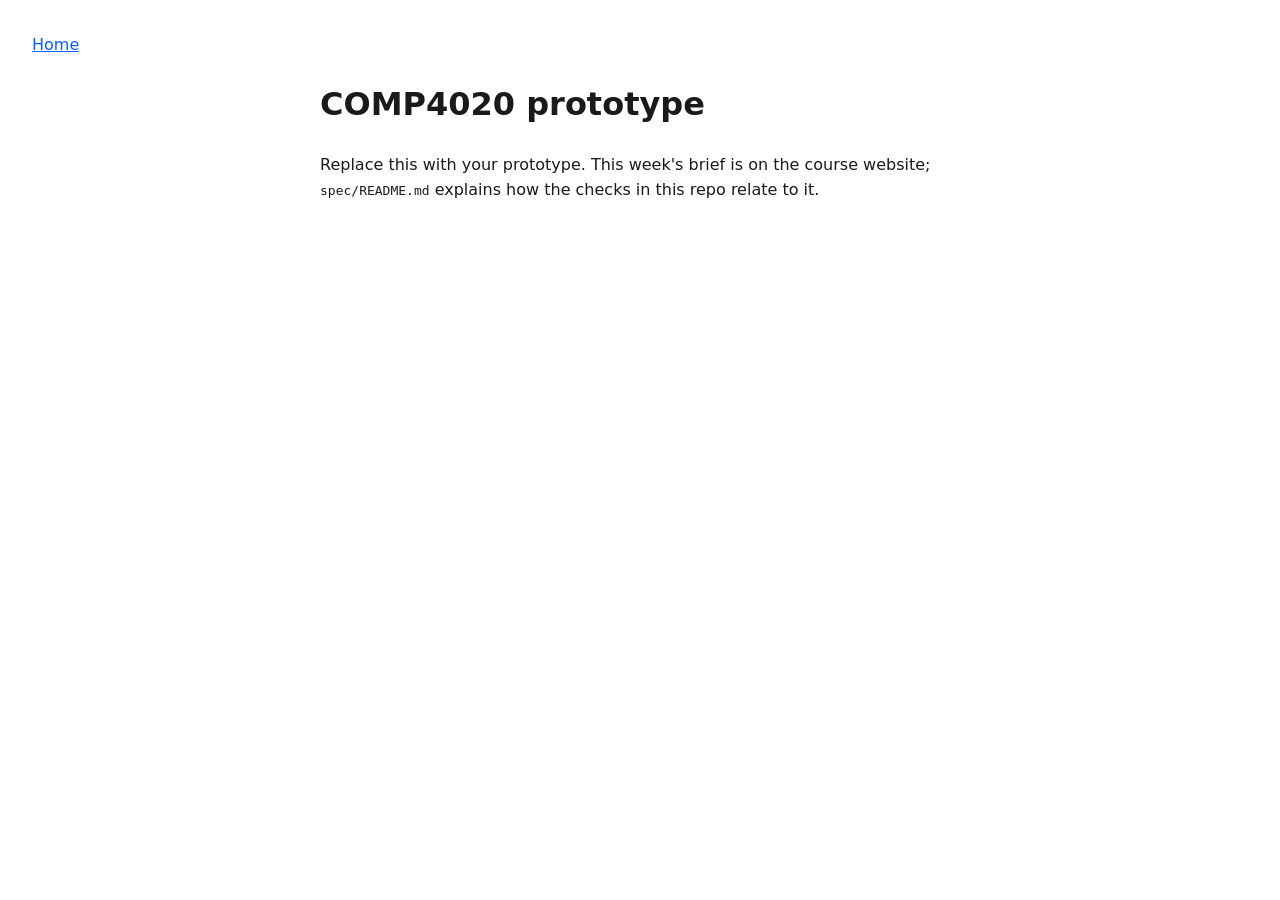
==== index.html @ 61551816 "Initial commit" ====
<!doctype html>
<html lang="en-AU">
  <head>
    <meta charset="UTF-8" />
    <meta name="viewport" content="width=device-width, initial-scale=1.0" />
    <title>COMP4020 prototype</title>
    <link rel="stylesheet" href="./styles.css" />
  </head>
  <body>
    <header>
      <nav aria-label="Primary">
        <a href="./">Home</a>
      </nav>
    </header>
    <main>
      <h1>COMP4020 prototype</h1>
      <p data-testid="intro">
        Replace this with your prototype. This week's brief is on the course website;
        <code>spec/README.md</code> explains how the checks in this repo relate to it.
      </p>
    </main>
    <script type="module" src="./main.ts"></script>
  </body>
</html>
---- styles.css ----
body {
  margin: 0;
  padding: 2rem;
  font-family: system-ui, sans-serif;
  line-height: 1.6;
  color: #1a1a1a;
}

main {
  max-width: 40rem;
  margin: 0 auto;
}

a {
  color: #0b5fff;
}
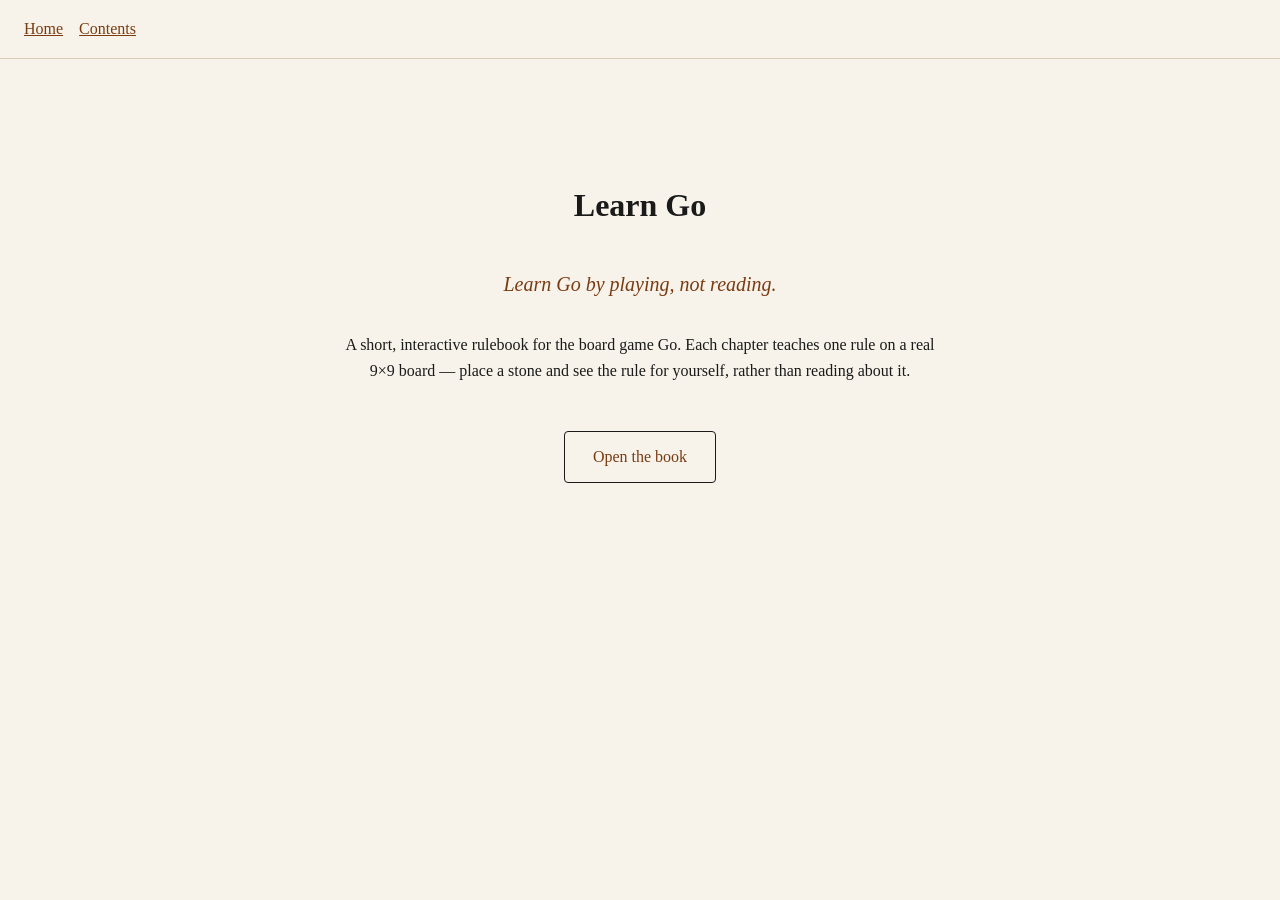
==== commit bb66d64e: "establish interactive Go explainer structure Book-style shell: cover (index.html), contents.html, an" ====
--- a/index.html
+++ b/index.html
@@ -3,22 +3,25 @@
   <head>
     <meta charset="UTF-8" />
     <meta name="viewport" content="width=device-width, initial-scale=1.0" />
-    <title>COMP4020 prototype</title>
+    <title>Learn Go: an interactive rulebook</title>
     <link rel="stylesheet" href="./styles.css" />
   </head>
   <body>
     <header>
       <nav aria-label="Primary">
         <a href="./">Home</a>
+        <a href="./contents.html">Contents</a>
       </nav>
     </header>
-    <main>
-      <h1>COMP4020 prototype</h1>
-      <p data-testid="intro">
-        Replace this with your prototype. This week's brief is on the course website;
-        <code>spec/README.md</code> explains how the checks in this repo relate to it.
+    <main class="cover">
+      <h1>Learn Go</h1>
+      <p class="cover-tagline">Learn Go by playing, not reading.</p>
+      <p>
+        A short, interactive rulebook for the board game Go. Each chapter
+        teaches one rule on a real 9&times;9 board &mdash; place a stone and
+        see the rule for yourself, rather than reading about it.
       </p>
+      <a class="cover-enter" href="./contents.html">Open the book</a>
     </main>
-    <script type="module" src="./main.ts"></script>
   </body>
 </html>
--- a/styles.css
+++ b/styles.css
@@ -1,16 +1,187 @@
+:root {
+  color-scheme: light;
+
+  --paper: #f7f3ea;
+  --ink: #1a1a1a;
+  --accent: #7a3b12;
+  --rule: #d8cdb8;
+  --board-wood: #dcb35c;
+  --board-line: #3a2c14;
+  --stone-black: #1c1c1c;
+  --stone-white: #f5f5f0;
+}
+
+* {
+  box-sizing: border-box;
+}
+
 body {
   margin: 0;
-  padding: 2rem;
-  font-family: system-ui, sans-serif;
+  font-family: Georgia, "Times New Roman", serif;
   line-height: 1.6;
-  color: #1a1a1a;
+  color: var(--ink);
+  background: var(--paper);
+}
+
+a {
+  color: var(--accent);
+}
+
+header {
+  padding: 1rem 1.5rem;
+  border-bottom: 1px solid var(--rule);
+}
+
+nav[aria-label="Primary"] {
+  display: flex;
+  gap: 1rem;
 }
 
 main {
   max-width: 40rem;
   margin: 0 auto;
+  padding: 2rem 1.5rem 3rem;
 }
 
-a {
-  color: #0b5fff;
+/* Cover page */
+.cover {
+  min-height: 60vh;
+  display: flex;
+  flex-direction: column;
+  align-items: center;
+  justify-content: center;
+  text-align: center;
+  gap: 1rem;
 }
+
+.cover-tagline {
+  font-style: italic;
+  color: var(--accent);
+  font-size: 1.25rem;
+  margin: 0;
+}
+
+.cover-enter {
+  display: inline-block;
+  margin-top: 1rem;
+  padding: 0.75rem 1.75rem;
+  border: 1px solid var(--ink);
+  border-radius: 0.25rem;
+  text-decoration: none;
+  transition: background-color 0.15s ease;
+}
+
+.cover-enter:hover {
+  background-color: var(--rule);
+}
+
+/* Contents */
+.contents-list {
+  list-style: none;
+  padding: 0;
+  display: grid;
+  gap: 0.75rem;
+}
+
+.contents-list li {
+  display: flex;
+  justify-content: space-between;
+  gap: 1rem;
+  padding: 0.75rem 1rem;
+  border: 1px solid var(--rule);
+  border-radius: 0.25rem;
+}
+
+.lesson-status {
+  color: var(--accent);
+  font-size: 0.9rem;
+}
+
+/* Lesson spread: a two-page book layout on wide screens, a single readable
+   column on narrow ones rather than a shrunken spread. */
+main.spread {
+  max-width: 60rem;
+}
+
+.spread {
+  display: grid;
+  grid-template-columns: 1fr 1fr;
+  gap: 2rem;
+  align-items: start;
+}
+
+@media (width <= 47.99rem) {
+  .spread {
+    grid-template-columns: 1fr;
+  }
+}
+
+.spread-board {
+  display: flex;
+  flex-direction: column;
+  align-items: center;
+}
+
+/* Go board component */
+.go-board {
+  width: min(100%, 30rem);
+  display: flex;
+  flex-direction: column;
+  align-items: center;
+  gap: 0.75rem;
+}
+
+.go-board-grid {
+  width: 100%;
+  aspect-ratio: 1;
+  background: var(--board-wood);
+  border-radius: 0.25rem;
+  touch-action: manipulation;
+}
+
+.go-board-line {
+  stroke: var(--board-line);
+  stroke-width: 0.03;
+}
+
+.go-board-star {
+  fill: var(--board-line);
+}
+
+.go-board-hint {
+  fill: var(--board-line);
+  opacity: 0.35;
+}
+
+.go-board-point {
+  fill: transparent;
+  cursor: pointer;
+}
+
+.go-board-point:hover,
+.go-board-point:focus-visible {
+  stroke: var(--accent);
+  stroke-width: 0.03;
+  outline: none;
+}
+
+.go-board-point-black {
+  fill: var(--stone-black);
+  stroke: #000;
+  stroke-width: 0.02;
+}
+
+.go-board-point-white {
+  fill: var(--stone-white);
+  stroke: #000;
+  stroke-width: 0.02;
+}
+
+.go-board-reset {
+  padding: 0.4rem 1rem;
+  border: 1px solid var(--rule);
+  border-radius: 0.25rem;
+  background: var(--paper);
+  color: var(--ink);
+  cursor: pointer;
+}
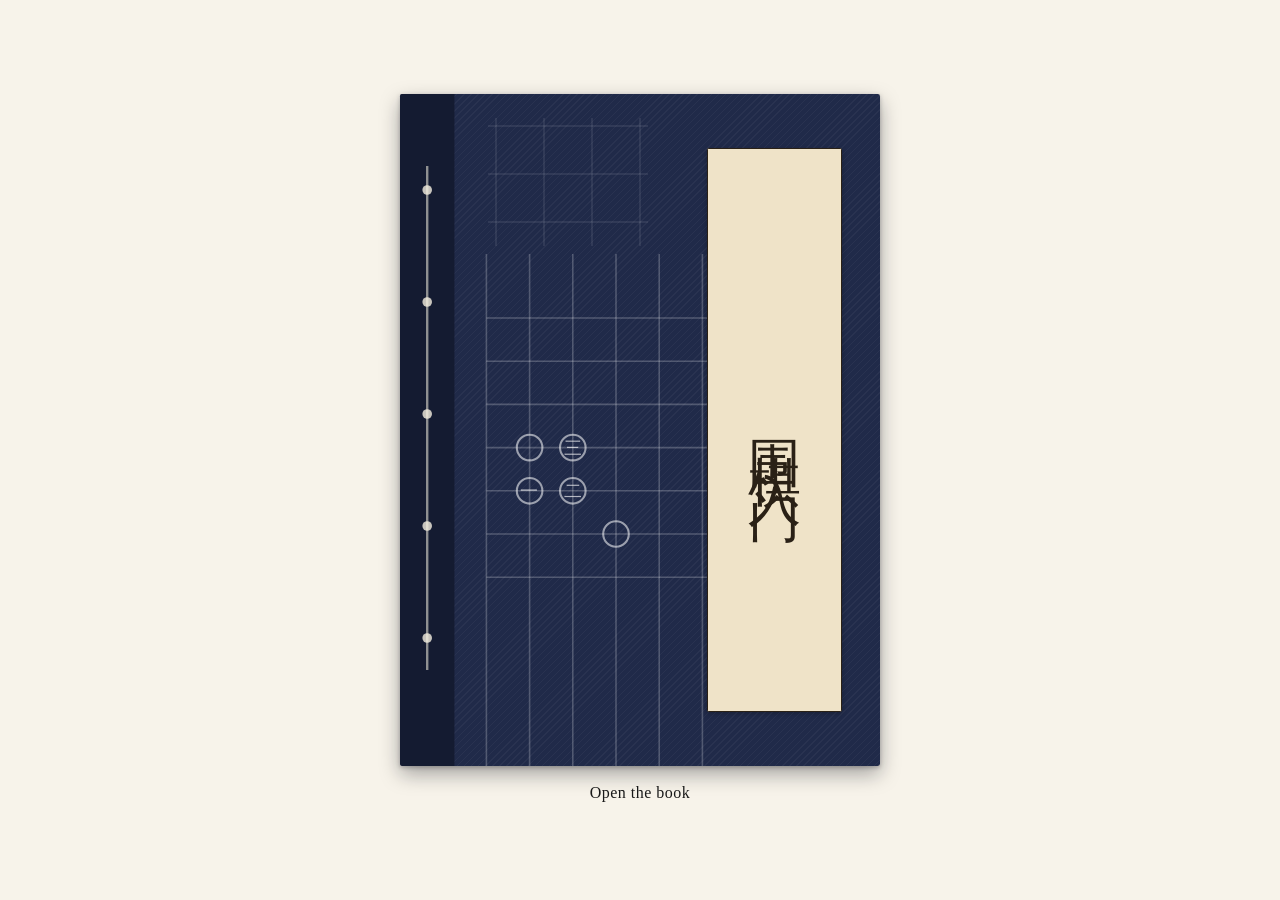
==== commit 3a1d8a25: "feat: restructure app as interactive Go book" ====
--- a/index.html
+++ b/index.html
@@ -5,23 +5,90 @@
     <meta name="viewport" content="width=device-width, initial-scale=1.0" />
     <title>Learn Go: an interactive rulebook</title>
     <link rel="stylesheet" href="./styles.css" />
+    <script>
+      (function () {
+        try {
+          var turn = sessionStorage.getItem("learn-go:page-turn");
+          if (turn) {
+            document.documentElement.setAttribute("data-turn", turn);
+            sessionStorage.removeItem("learn-go:page-turn");
+          }
+        } catch (error) {
+          // sessionStorage unavailable: falls back to the default transition.
+        }
+      })();
+    </script>
   </head>
   <body>
-    <header>
+    <main class="cover">
+      <h1 class="visually-hidden">Learn Go</h1>
       <nav aria-label="Primary">
-        <a href="./">Home</a>
-        <a href="./contents.html">Contents</a>
+        <a class="cover-enter" href="./contents.html">
+          <span class="cover-book" aria-hidden="true">
+            <svg
+              class="cover-book-art"
+              viewBox="0 0 300 420"
+              preserveAspectRatio="none"
+            >
+              <rect class="cover-book-spine" x="0" y="0" width="34" height="420" />
+              <g class="cover-book-thread">
+                <line x1="17" y1="45" x2="17" y2="360" />
+                <circle cx="17" cy="60" r="3" />
+                <circle cx="17" cy="130" r="3" />
+                <circle cx="17" cy="200" r="3" />
+                <circle cx="17" cy="270" r="3" />
+                <circle cx="17" cy="340" r="3" />
+              </g>
+              <g class="cover-book-diagram cover-book-diagram-faint">
+                <line x1="60" y1="15" x2="60" y2="95" />
+                <line x1="90" y1="15" x2="90" y2="95" />
+                <line x1="120" y1="15" x2="120" y2="95" />
+                <line x1="150" y1="15" x2="150" y2="95" />
+                <line x1="55" y1="20" x2="155" y2="20" />
+                <line x1="55" y1="50" x2="155" y2="50" />
+                <line x1="55" y1="80" x2="155" y2="80" />
+              </g>
+              <g class="cover-book-diagram">
+                <line x1="54" y1="100" x2="54" y2="420" />
+                <line x1="81" y1="100" x2="81" y2="420" />
+                <line x1="108" y1="100" x2="108" y2="420" />
+                <line x1="135" y1="100" x2="135" y2="420" />
+                <line x1="162" y1="100" x2="162" y2="420" />
+                <line x1="189" y1="100" x2="189" y2="420" />
+                <line x1="54" y1="140" x2="230" y2="140" />
+                <line x1="54" y1="167" x2="230" y2="167" />
+                <line x1="54" y1="194" x2="230" y2="194" />
+                <line x1="54" y1="221" x2="230" y2="221" />
+                <line x1="54" y1="248" x2="230" y2="248" />
+                <line x1="54" y1="275" x2="230" y2="275" />
+                <line x1="54" y1="302" x2="230" y2="302" />
+                <g class="cover-book-stone">
+                  <circle cx="81" cy="221" r="8" />
+                </g>
+                <g class="cover-book-stone">
+                  <circle cx="81" cy="248" r="8" />
+                  <text x="81" y="248" dominant-baseline="central" text-anchor="middle">一</text>
+                </g>
+                <g class="cover-book-stone">
+                  <circle cx="108" cy="248" r="8" />
+                  <text x="108" y="248" dominant-baseline="central" text-anchor="middle">二</text>
+                </g>
+                <g class="cover-book-stone">
+                  <circle cx="108" cy="221" r="8" />
+                  <text x="108" y="221" dominant-baseline="central" text-anchor="middle">三</text>
+                </g>
+                <g class="cover-book-stone">
+                  <circle cx="135" cy="275" r="8" />
+                </g>
+              </g>
+            </svg>
+            <span class="cover-book-label">
+              <span class="cover-book-label-text">围棋入门</span>
+            </span>
+          </span>
+          <span class="cover-enter-text">Open the book</span>
+        </a>
       </nav>
-    </header>
-    <main class="cover">
-      <h1>Learn Go</h1>
-      <p class="cover-tagline">Learn Go by playing, not reading.</p>
-      <p>
-        A short, interactive rulebook for the board game Go. Each chapter
-        teaches one rule on a real 9&times;9 board &mdash; place a stone and
-        see the rule for yourself, rather than reading about it.
-      </p>
-      <a class="cover-enter" href="./contents.html">Open the book</a>
     </main>
   </body>
 </html>
--- a/styles.css
+++ b/styles.css
@@ -5,10 +5,24 @@
   --ink: #1a1a1a;
   --accent: #7a3b12;
   --rule: #d8cdb8;
+  --seal: #9a2c2c;
   --board-wood: #dcb35c;
   --board-line: #3a2c14;
   --stone-black: #1c1c1c;
   --stone-white: #f5f5f0;
+
+  /* Cover book (§ cover redesign): dyed cloth binding, not a UI-blue. */
+  --cloth: #202a49;
+  --cloth-dark: #141b31;
+  --label-paper: #efe3c8;
+  --label-border: #2a2116;
+}
+
+/* Cross-document page turns (§4): opt in to the platform's View Transitions
+   API instead of a page-flip dependency. Unsupported browsers just navigate
+   normally, so this needs no feature detection or fallback code. */
+@view-transition {
+  navigation: auto;
 }
 
 * {
@@ -17,7 +31,11 @@
 
 body {
   margin: 0;
-  font-family: Georgia, "Times New Roman", serif;
+
+  /* Georgia/Times cover Latin text; the CJK fallbacks only ever get used for
+     the chapter kickers' Chinese characters, which those fonts have no
+     glyphs for. */
+  font-family: Georgia, "Times New Roman", "Songti SC", "Noto Serif SC", serif;
   line-height: 1.6;
   color: var(--ink);
   background: var(--paper);
@@ -27,25 +45,47 @@
   color: var(--accent);
 }
 
+/* Off-screen but still in the accessibility tree — used where a page needs a
+   real <h1>/landmark for spec/invariants.test.ts without a visible heading,
+   e.g. the closed cover, which communicates its title graphically instead. */
+.visually-hidden {
+  position: absolute;
+  width: 1px;
+  height: 1px;
+  padding: 0;
+  margin: -1px;
+  overflow: hidden;
+  clip-path: inset(50%);
+  white-space: nowrap;
+  border: 0;
+}
+
+/* Restrained book chrome (§8), not a website header: small and quiet so it
+   reads as the book's running head, not a navbar competing with the page. */
 header {
-  padding: 1rem 1.5rem;
+  padding: 0.85rem 1.5rem;
   border-bottom: 1px solid var(--rule);
+  view-transition-name: book-header;
 }
 
 nav[aria-label="Primary"] {
   display: flex;
-  gap: 1rem;
+  gap: 1.25rem;
+  font-size: 0.85rem;
+  letter-spacing: 0.02em;
 }
 
 main {
   max-width: 40rem;
   margin: 0 auto;
   padding: 2rem 1.5rem 3rem;
-}
-
-/* Cover page */
+  view-transition-name: book-page;
+}
+
+/* Cover page: the closed book IS the homepage — no hero copy, just the book,
+   given the full viewport height to sit in. */
 .cover {
-  min-height: 60vh;
+  min-height: 100vh;
   display: flex;
   flex-direction: column;
   align-items: center;
@@ -62,39 +102,208 @@
 }
 
 .cover-enter {
-  display: inline-block;
+  display: inline-flex;
+  flex-direction: column;
+  align-items: center;
+  gap: 0.85rem;
   margin-top: 1rem;
-  padding: 0.75rem 1.75rem;
-  border: 1px solid var(--ink);
-  border-radius: 0.25rem;
   text-decoration: none;
-  transition: background-color 0.15s ease;
-}
-
-.cover-enter:hover {
-  background-color: var(--rule);
-}
-
-/* Contents */
+  color: inherit;
+  border-radius: 0.3rem;
+}
+
+.cover-enter:focus-visible {
+  outline: 2px solid var(--accent);
+  outline-offset: 6px;
+}
+
+/* The closed book itself: dyed indigo cloth, a thread-bound spine, and a
+   pasted title label, with faint white kifu line art on the cloth. Sized off
+   its own inline size (not the viewport) via a container query, so the label
+   text and diagram scale together with the book rather than drifting apart
+   at different viewports. */
+.cover-book {
+  position: relative;
+  container-type: inline-size;
+  width: clamp(16rem, 48vw, 30rem);
+  aspect-ratio: 5 / 7;
+  border-radius: 0.15rem;
+  background-color: var(--cloth);
+  box-shadow:
+    0 0.5rem 1.25rem rgb(10 12 24 / 35%),
+    0 0.1rem 0.25rem rgb(10 12 24 / 25%);
+  overflow: hidden;
+  transition: transform 0.18s ease, box-shadow 0.18s ease;
+}
+
+/* A very subtle woven-cloth texture — not noise, not a gloss gradient. */
+.cover-book::before {
+  content: "";
+  position: absolute;
+  inset: 0;
+  background-image: repeating-linear-gradient(
+    135deg,
+    rgb(255 255 255 / 4%) 0 1px,
+    transparent 1px 5px
+  );
+  pointer-events: none;
+}
+
+.cover-enter:hover .cover-book,
+.cover-enter:focus-visible .cover-book {
+  transform: translateY(-0.2rem);
+  box-shadow:
+    0 0.75rem 1.75rem rgb(10 12 24 / 40%),
+    0 0.15rem 0.35rem rgb(10 12 24 / 30%);
+}
+
+.cover-book-art {
+  position: absolute;
+  inset: 0;
+  width: 100%;
+  height: 100%;
+}
+
+.cover-book-spine {
+  fill: var(--cloth-dark);
+}
+
+.cover-book-thread line {
+  stroke: rgb(245 240 225 / 55%);
+  stroke-width: 1.5;
+}
+
+.cover-book-thread circle {
+  fill: rgb(245 240 225 / 80%);
+}
+
+.cover-book-diagram line {
+  stroke: rgb(255 255 255 / 22%);
+  stroke-width: 1;
+}
+
+.cover-book-diagram-faint line {
+  stroke: rgb(255 255 255 / 10%);
+}
+
+.cover-book-stone circle {
+  fill: none;
+  stroke: rgb(255 255 255 / 55%);
+  stroke-width: 1.3;
+}
+
+.cover-book-stone text {
+  fill: rgb(255 255 255 / 65%);
+  font-family: inherit;
+  font-size: 11px;
+}
+
+/* Pasted title-slip label: a warm ivory paper strip toward the right side,
+   font-sized in container units so it scales exactly with the book, not the
+   viewport. */
+.cover-book-label {
+  position: absolute;
+  top: 8%;
+  right: 8%;
+  bottom: 8%;
+  width: 28%;
+  background: var(--label-paper);
+  border: 1px solid var(--label-border);
+  border-radius: 0.1rem;
+  box-shadow: 0 0.1rem 0.3rem rgb(0 0 0 / 25%);
+  display: flex;
+  align-items: center;
+  justify-content: center;
+}
+
+.cover-book-label-text {
+  writing-mode: vertical-rl;
+  text-orientation: upright;
+  font-family: "Songti SC", "Noto Serif SC", serif;
+  font-size: 11cqw;
+  letter-spacing: 0.3em;
+  color: var(--label-border);
+}
+
+.cover-enter-text {
+  font-size: 1rem;
+  letter-spacing: 0.03em;
+  border-bottom: 1px solid transparent;
+  transition: border-color 0.15s ease;
+}
+
+.cover-enter:hover .cover-enter-text,
+.cover-enter:focus-visible .cover-enter-text {
+  border-color: var(--accent);
+}
+
+/* Contents: a printed table of contents — rows separated by a rule, not
+   cards. Generous vertical whitespace stands in for a page-number column. */
 .contents-list {
   list-style: none;
   padding: 0;
-  display: grid;
-  gap: 0.75rem;
+  margin: 2rem 0 0;
+  border-top: 1px solid var(--rule);
 }
 
 .contents-list li {
   display: flex;
   justify-content: space-between;
+  align-items: baseline;
   gap: 1rem;
-  padding: 0.75rem 1rem;
-  border: 1px solid var(--rule);
-  border-radius: 0.25rem;
+  padding: 1.1rem 0;
+  border-bottom: 1px solid var(--rule);
+}
+
+.contents-list li.contents-prologue {
+  padding: 0.85rem 0;
+  font-size: 0.95rem;
+  color: var(--accent);
+}
+
+.contents-entry {
+  display: flex;
+  flex-direction: column;
+  gap: 0.15rem;
 }
 
 .lesson-status {
   color: var(--accent);
   font-size: 0.9rem;
+}
+
+/* Chapter numbering, shared by the contents list and every chapter page. A
+   <p>, never a heading, so each page keeps exactly one <h1>. */
+.chapter-kicker {
+  margin: 0;
+  font-size: 0.9rem;
+  letter-spacing: 0.05em;
+  color: var(--accent);
+  font-style: normal;
+}
+
+/* The one or two sentences linking a chapter to the next (§7): visually
+   set apart from the lesson's own explanatory text, not just another <p>. */
+.chapter-transition {
+  margin-top: 1.5rem;
+  padding-top: 1rem;
+  border-top: 1px solid var(--rule);
+  font-style: italic;
+}
+
+/* A red seal/stamp accent for a completed chapter — text-based, so there's
+   no image or alt-text to manage. */
+.chapter-done {
+  display: inline-flex;
+  align-items: center;
+  justify-content: center;
+  width: 1.4rem;
+  height: 1.4rem;
+  border: 1px solid var(--seal);
+  border-radius: 50%;
+  color: var(--seal);
+  font-size: 0.75rem;
+  line-height: 1;
 }
 
 /* Lesson spread: a two-page book layout on wide screens, a single readable
@@ -120,6 +329,74 @@
   display: flex;
   flex-direction: column;
   align-items: center;
+  gap: 1rem;
+}
+
+.lesson-feedback {
+  text-align: center;
+  min-height: 1.6em;
+  margin: 0;
+}
+
+.lesson-instruction {
+  font-style: italic;
+}
+
+.lesson-controls {
+  display: flex;
+  flex-wrap: wrap;
+  justify-content: center;
+  gap: 0.75rem;
+}
+
+/* Page-turn footer (§4/§8): Previous/Next book-nav links shared by the four
+   chapter pages and the closing page, rendered by book-nav.ts. */
+.book-nav {
+  display: flex;
+  justify-content: space-between;
+  gap: 1rem;
+  margin-top: 2.5rem;
+  padding-top: 1.25rem;
+  border-top: 1px solid var(--rule);
+}
+
+.book-nav-link {
+  display: inline-flex;
+  align-items: center;
+  min-height: 2.75rem;
+  padding: 0.6rem 1.1rem;
+  border: 1px solid var(--rule);
+  border-radius: 0.25rem;
+  text-decoration: none;
+  transition: background-color 0.15s ease;
+}
+
+.book-nav-link:hover {
+  background-color: var(--rule);
+}
+
+/* Closing page */
+.closing {
+  min-height: 60vh;
+  display: flex;
+  flex-direction: column;
+  align-items: center;
+  justify-content: center;
+  text-align: center;
+  gap: 1rem;
+}
+
+.closing-seal {
+  width: 3.5rem;
+  height: 3.5rem;
+  display: flex;
+  align-items: center;
+  justify-content: center;
+  margin-bottom: 0.5rem;
+  border: 2px solid var(--seal);
+  border-radius: 50%;
+  color: var(--seal);
+  font-size: 1.5rem;
 }
 
 /* Go board component */
@@ -153,16 +430,59 @@
   opacity: 0.35;
 }
 
+.go-board-highlight {
+  fill: none;
+  stroke: var(--accent);
+  stroke-width: 0.05;
+  pointer-events: none;
+}
+
 .go-board-point {
   fill: transparent;
+}
+
+.go-board-point-active {
   cursor: pointer;
 }
 
-.go-board-point:hover,
-.go-board-point:focus-visible {
+.go-board-point-active:hover,
+.go-board-point-active:focus-visible {
   stroke: var(--accent);
   stroke-width: 0.03;
   outline: none;
+}
+
+/* Some engines apply a default focus ring on plain :focus rather than
+   waiting for :focus-visible's keyboard-only heuristic; suppress that too so
+   a clicked point never grows a native outline the size guessed for an SVG
+   shape with no CSS box. */
+.go-board-point:focus {
+  outline: none;
+}
+
+/* Territory markers (Lesson 6): shape carries the meaning, colour is only a
+   secondary cue — a square, a ring, and a cross read apart from each other
+   even in grayscale or under a colour-vision deficiency. */
+.go-board-marker {
+  pointer-events: none;
+}
+
+.go-board-marker-black {
+  fill: var(--ink);
+  opacity: 0.55;
+}
+
+.go-board-marker-white {
+  fill: none;
+  stroke: var(--ink);
+  stroke-width: 0.05;
+  opacity: 0.75;
+}
+
+.go-board-marker-neutral {
+  stroke: var(--accent);
+  stroke-width: 0.05;
+  opacity: 0.75;
 }
 
 .go-board-point-black {
@@ -185,3 +505,81 @@
   color: var(--ink);
   cursor: pointer;
 }
+
+/* Page-turn transition (§4). The header keeps its own transition-name but no
+   custom animation, so identical header markup just swaps instantly instead
+   of visibly crossfading. */
+::view-transition-old(book-header),
+::view-transition-new(book-header) {
+  animation: none;
+}
+
+/* A direct jump (contents list, header nav, the cover) never tags a
+   direction, so it keeps the browser's default crossfade — just shortened,
+   per §8's "direct contents navigation may use a shorter transition." */
+html:not([data-turn]) ::view-transition-old(book-page),
+html:not([data-turn]) ::view-transition-new(book-page) {
+  animation-duration: 120ms;
+}
+
+/* Sequential Prev/Next (§4): a short rotate + slide standing in for a page
+   turning forward or back. Chosen over a page-flip library because this is
+   plain CSS with no runtime dependency at all. */
+html[data-turn="next"]::view-transition-old(book-page) {
+  animation: book-page-out-next 220ms ease-in both;
+}
+
+html[data-turn="next"]::view-transition-new(book-page) {
+  animation: book-page-in-next 220ms ease-out both;
+}
+
+html[data-turn="prev"]::view-transition-old(book-page) {
+  animation: book-page-out-prev 220ms ease-in both;
+}
+
+html[data-turn="prev"]::view-transition-new(book-page) {
+  animation: book-page-in-prev 220ms ease-out both;
+}
+
+@keyframes book-page-out-next {
+  to {
+    transform: rotateY(-8deg) translateX(-6%);
+    opacity: 0;
+  }
+}
+
+@keyframes book-page-in-next {
+  from {
+    transform: rotateY(8deg) translateX(6%);
+    opacity: 0;
+  }
+}
+
+@keyframes book-page-out-prev {
+  to {
+    transform: rotateY(8deg) translateX(6%);
+    opacity: 0;
+  }
+}
+
+@keyframes book-page-in-prev {
+  from {
+    transform: rotateY(-8deg) translateX(-6%);
+    opacity: 0;
+  }
+}
+
+/* §6: reduced motion keeps a transition (so the incoming page isn't a jarring
+   pop-in) but drops the physical rotate/slide for a near-instant fade. */
+@media (prefers-reduced-motion: reduce) {
+  ::view-transition-group(*),
+  ::view-transition-old(*),
+  ::view-transition-new(*) {
+    animation-duration: 1ms !important;
+    animation-delay: 0s !important;
+  }
+
+  .cover-book {
+    transition: none;
+  }
+}
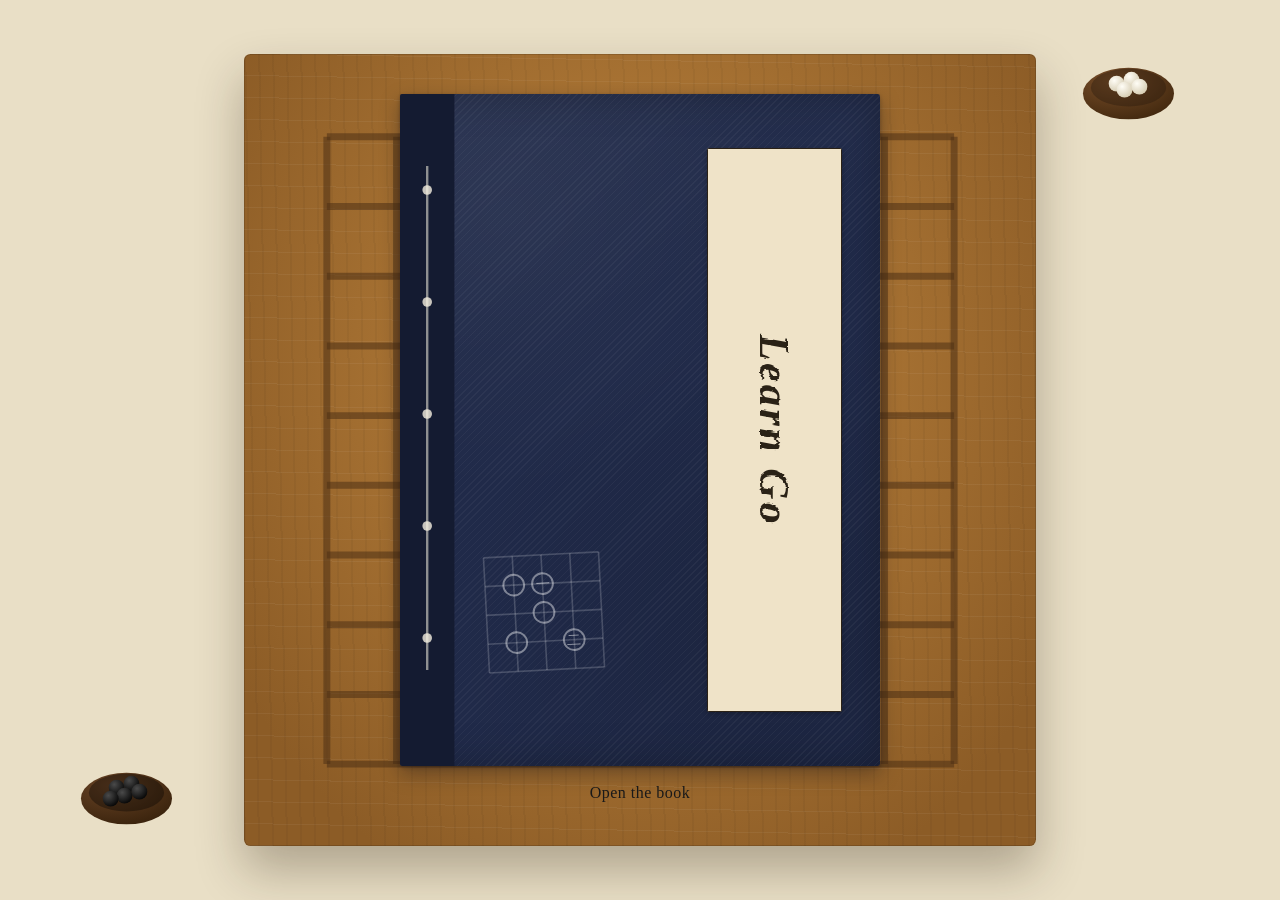
==== commit 63b16e5c: "feat: refine interactive Go book presentation Co-Authored-By: Claude Sonnet 5 <noreply@anthropic.com" ====
--- a/index.html
+++ b/index.html
@@ -20,6 +20,75 @@
     </script>
   </head>
   <body>
+    <div class="table-scene" aria-hidden="true">
+      <div class="table-scene-surface"></div>
+      <div class="table-board">
+        <svg class="table-board-grid" viewBox="0 0 100 100" preserveAspectRatio="none">
+          <line x1="5" y1="5" x2="5" y2="95" />
+          <line x1="15" y1="5" x2="15" y2="95" />
+          <line x1="25" y1="5" x2="25" y2="95" />
+          <line x1="35" y1="5" x2="35" y2="95" />
+          <line x1="45" y1="5" x2="45" y2="95" />
+          <line x1="55" y1="5" x2="55" y2="95" />
+          <line x1="65" y1="5" x2="65" y2="95" />
+          <line x1="75" y1="5" x2="75" y2="95" />
+          <line x1="85" y1="5" x2="85" y2="95" />
+          <line x1="95" y1="5" x2="95" y2="95" />
+          <line x1="5" y1="5" x2="95" y2="5" />
+          <line x1="5" y1="15" x2="95" y2="15" />
+          <line x1="5" y1="25" x2="95" y2="25" />
+          <line x1="5" y1="35" x2="95" y2="35" />
+          <line x1="5" y1="45" x2="95" y2="45" />
+          <line x1="5" y1="55" x2="95" y2="55" />
+          <line x1="5" y1="65" x2="95" y2="65" />
+          <line x1="5" y1="75" x2="95" y2="75" />
+          <line x1="5" y1="85" x2="95" y2="85" />
+          <line x1="5" y1="95" x2="95" y2="95" />
+          <circle cx="25" cy="25" r="1.1" />
+          <circle cx="75" cy="25" r="1.1" />
+          <circle cx="50" cy="50" r="1.1" />
+          <circle cx="25" cy="75" r="1.1" />
+          <circle cx="75" cy="75" r="1.1" />
+        </svg>
+      </div>
+      <svg class="table-bowl table-bowl-white" viewBox="0 0 100 70">
+        <defs>
+          <radialGradient id="bowlWoodWhite" cx="35%" cy="25%" r="80%">
+            <stop offset="0%" stop-color="#7a4f2a" />
+            <stop offset="100%" stop-color="#43290f" />
+          </radialGradient>
+          <radialGradient id="stoneWhiteGrad" cx="35%" cy="30%" r="70%">
+            <stop offset="0%" stop-color="#fffdf6" />
+            <stop offset="100%" stop-color="#d8cfb6" />
+          </radialGradient>
+        </defs>
+        <ellipse cx="50" cy="40" rx="46" ry="26" fill="url(#bowlWoodWhite)" />
+        <ellipse cx="50" cy="34" rx="38" ry="19" fill="#2a1a0d" opacity="0.4" />
+        <circle cx="38" cy="30" r="8" fill="url(#stoneWhiteGrad)" />
+        <circle cx="53" cy="26" r="8" fill="url(#stoneWhiteGrad)" />
+        <circle cx="46" cy="36" r="8" fill="url(#stoneWhiteGrad)" />
+        <circle cx="61" cy="33" r="8" fill="url(#stoneWhiteGrad)" />
+      </svg>
+      <svg class="table-bowl table-bowl-black" viewBox="0 0 100 70">
+        <defs>
+          <radialGradient id="bowlWoodBlack" cx="35%" cy="25%" r="80%">
+            <stop offset="0%" stop-color="#6b4526" />
+            <stop offset="100%" stop-color="#3a230d" />
+          </radialGradient>
+          <radialGradient id="stoneBlackGrad" cx="35%" cy="30%" r="70%">
+            <stop offset="0%" stop-color="#4a4a4a" />
+            <stop offset="100%" stop-color="#0a0a0a" />
+          </radialGradient>
+        </defs>
+        <ellipse cx="50" cy="40" rx="46" ry="26" fill="url(#bowlWoodBlack)" />
+        <ellipse cx="50" cy="34" rx="38" ry="19" fill="#000" opacity="0.35" />
+        <circle cx="40" cy="29" r="8" fill="url(#stoneBlackGrad)" />
+        <circle cx="55" cy="25" r="8" fill="url(#stoneBlackGrad)" />
+        <circle cx="48" cy="37" r="8" fill="url(#stoneBlackGrad)" />
+        <circle cx="63" cy="33" r="8" fill="url(#stoneBlackGrad)" />
+        <circle cx="34" cy="40" r="8" fill="url(#stoneBlackGrad)" />
+      </svg>
+    </div>
     <main class="cover">
       <h1 class="visually-hidden">Learn Go</h1>
       <nav aria-label="Primary">
@@ -30,6 +99,12 @@
               viewBox="0 0 300 420"
               preserveAspectRatio="none"
             >
+              <defs>
+                <filter id="ink-brush" x="-20%" y="-60%" width="140%" height="220%">
+                  <feTurbulence type="fractalNoise" baseFrequency="0.05 0.4" numOctaves="2" seed="6" result="noise" />
+                  <feDisplacementMap in="SourceGraphic" in2="noise" scale="3" xChannelSelector="R" yChannelSelector="G" />
+                </filter>
+              </defs>
               <rect class="cover-book-spine" x="0" y="0" width="34" height="420" />
               <g class="cover-book-thread">
                 <line x1="17" y1="45" x2="17" y2="360" />
@@ -39,56 +114,58 @@
                 <circle cx="17" cy="270" r="3" />
                 <circle cx="17" cy="340" r="3" />
               </g>
-              <g class="cover-book-diagram cover-book-diagram-faint">
-                <line x1="60" y1="15" x2="60" y2="95" />
-                <line x1="90" y1="15" x2="90" y2="95" />
-                <line x1="120" y1="15" x2="120" y2="95" />
-                <line x1="150" y1="15" x2="150" y2="95" />
-                <line x1="55" y1="20" x2="155" y2="20" />
-                <line x1="55" y1="50" x2="155" y2="50" />
-                <line x1="55" y1="80" x2="155" y2="80" />
-              </g>
-              <g class="cover-book-diagram">
-                <line x1="54" y1="100" x2="54" y2="420" />
-                <line x1="81" y1="100" x2="81" y2="420" />
-                <line x1="108" y1="100" x2="108" y2="420" />
-                <line x1="135" y1="100" x2="135" y2="420" />
-                <line x1="162" y1="100" x2="162" y2="420" />
-                <line x1="189" y1="100" x2="189" y2="420" />
-                <line x1="54" y1="140" x2="230" y2="140" />
-                <line x1="54" y1="167" x2="230" y2="167" />
-                <line x1="54" y1="194" x2="230" y2="194" />
-                <line x1="54" y1="221" x2="230" y2="221" />
-                <line x1="54" y1="248" x2="230" y2="248" />
-                <line x1="54" y1="275" x2="230" y2="275" />
-                <line x1="54" y1="302" x2="230" y2="302" />
-                <g class="cover-book-stone">
-                  <circle cx="81" cy="221" r="8" />
+              <!-- A single small kifu fragment — a printed game-record insert,
+                   not a board-wide grid (§2). -->
+              <g class="cover-kifu" transform="rotate(-3 90 324)">
+                <line class="cover-kifu-grid" x1="54" y1="288" x2="54" y2="360" />
+                <line class="cover-kifu-grid" x1="72" y1="288" x2="72" y2="360" />
+                <line class="cover-kifu-grid" x1="90" y1="288" x2="90" y2="360" />
+                <line class="cover-kifu-grid" x1="108" y1="288" x2="108" y2="360" />
+                <line class="cover-kifu-grid" x1="126" y1="288" x2="126" y2="360" />
+                <line class="cover-kifu-grid" x1="54" y1="288" x2="126" y2="288" />
+                <line class="cover-kifu-grid" x1="54" y1="306" x2="126" y2="306" />
+                <line class="cover-kifu-grid" x1="54" y1="324" x2="126" y2="324" />
+                <line class="cover-kifu-grid" x1="54" y1="342" x2="126" y2="342" />
+                <line class="cover-kifu-grid" x1="54" y1="360" x2="126" y2="360" />
+                <g class="cover-kifu-stone">
+                  <circle cx="72" cy="306" r="6.5" />
                 </g>
-                <g class="cover-book-stone">
-                  <circle cx="81" cy="248" r="8" />
-                  <text x="81" y="248" dominant-baseline="central" text-anchor="middle">一</text>
+                <g class="cover-kifu-stone">
+                  <circle cx="90" cy="306" r="6.5" />
+                  <text x="90" y="306" dominant-baseline="central" text-anchor="middle">一</text>
                 </g>
-                <g class="cover-book-stone">
-                  <circle cx="108" cy="248" r="8" />
-                  <text x="108" y="248" dominant-baseline="central" text-anchor="middle">二</text>
+                <g class="cover-kifu-stone">
+                  <circle cx="90" cy="324" r="6.5" />
                 </g>
-                <g class="cover-book-stone">
-                  <circle cx="108" cy="221" r="8" />
-                  <text x="108" y="221" dominant-baseline="central" text-anchor="middle">三</text>
+                <g class="cover-kifu-stone">
+                  <circle cx="108" cy="342" r="6.5" />
+                  <text x="108" y="342" dominant-baseline="central" text-anchor="middle">二</text>
                 </g>
-                <g class="cover-book-stone">
-                  <circle cx="135" cy="275" r="8" />
+                <g class="cover-kifu-stone">
+                  <circle cx="72" cy="342" r="6.5" />
                 </g>
               </g>
             </svg>
             <span class="cover-book-label">
-              <span class="cover-book-label-text">围棋入门</span>
+              <span class="cover-book-label-text">Learn Go</span>
             </span>
           </span>
           <span class="cover-enter-text">Open the book</span>
         </a>
       </nav>
     </main>
+    <script>
+      (function () {
+        var link = document.querySelector(".cover-enter");
+        if (!link) return;
+        link.addEventListener("click", function () {
+          try {
+            sessionStorage.setItem("learn-go:page-turn", "open");
+          } catch (error) {
+            // sessionStorage unavailable: falls back to the default transition.
+          }
+        });
+      })();
+    </script>
   </body>
 </html>
--- a/styles.css
+++ b/styles.css
@@ -16,6 +16,18 @@
   --cloth-dark: #141b31;
   --label-paper: #efe3c8;
   --label-border: #2a2116;
+
+  /* Tabletop scene: the wood/beige/paper world the book physically rests
+     in, kept separate from --board-wood (the in-lesson SVG board) so this
+     milestone's environment work can't accidentally touch lesson pages. */
+  --scene-bg: #e9dfc6;
+  --table-wood-mid: #c1873f;
+  --table-wood-dark: #8c5c26;
+  --table-wood-line: #4f3115;
+  --bowl-wood: #4a2f18;
+  --bowl-wood-light: #6b4526;
+  --leaf: #f1e6cf;
+  --leaf-fibre: #7a5f35;
 }
 
 /* Cross-document page turns (§4): opt in to the platform's View Transitions
@@ -82,6 +94,83 @@
   view-transition-name: book-page;
 }
 
+/* Both sit above the fixed .table-scene backdrop (§9), regardless of DOM
+   order, so the tabletop never bleeds through the book or its chrome. */
+header,
+main {
+  position: relative;
+  z-index: 1;
+}
+
+/* Tabletop backdrop (§5–§9): a fixed, viewport-anchored wood Go board and
+   bowls behind the book. It carries no view-transition-name of its own —
+   since it renders identically on the cover and on Contents, it's simply
+   part of each document's default (untagged) root snapshot, so the browser
+   never animates it at all; only the named book-page element inside it
+   turns. Decorative throughout, hence aria-hidden on the whole scene and
+   pointer-events: none so it can never intercept a click. */
+.table-scene {
+  position: fixed;
+  inset: 0;
+  z-index: 0;
+  overflow: hidden;
+  pointer-events: none;
+}
+
+.table-scene-surface {
+  position: absolute;
+  inset: 0;
+  background: var(--scene-bg);
+}
+
+.table-board {
+  position: absolute;
+  top: 50%;
+  left: 50%;
+  width: min(88vmin, 62rem);
+  aspect-ratio: 1;
+  transform: translate(-50%, -50%);
+  border-radius: 0.4rem;
+  background:
+    repeating-linear-gradient(89deg, rgb(0 0 0 / 4%) 0 2px, transparent 2px 14px),
+    repeating-linear-gradient(1deg, rgb(255 255 255 / 5%) 0 1px, transparent 1px 22px),
+    radial-gradient(ellipse at 50% 40%, var(--table-wood-mid), var(--table-wood-dark) 85%);
+  box-shadow:
+    0 1.5rem 3rem rgb(40 26 10 / 30%),
+    inset 0 0 0 1px rgb(0 0 0 / 15%);
+}
+
+.table-board-grid {
+  position: absolute;
+  inset: 6%;
+}
+
+.table-board-grid line {
+  stroke: var(--table-wood-line);
+  stroke-width: 1;
+  opacity: 0.55;
+}
+
+.table-board-grid circle {
+  fill: var(--table-wood-line);
+  opacity: 0.6;
+}
+
+.table-bowl {
+  position: absolute;
+  width: clamp(4rem, 11vmin, 7rem);
+}
+
+.table-bowl-white {
+  top: 6%;
+  right: 8%;
+}
+
+.table-bowl-black {
+  bottom: 8%;
+  left: 6%;
+}
+
 /* Cover page: the closed book IS the homepage — no hero copy, just the book,
    given the full viewport height to sit in. */
 .cover {
@@ -129,9 +218,17 @@
   aspect-ratio: 5 / 7;
   border-radius: 0.15rem;
   background-color: var(--cloth);
+
+  /* Uneven dye tone plus a soft vignette, so the cloth reads as tactile
+     material rather than a flat colour fill (§4). */
+  background-image:
+    radial-gradient(circle at 22% 18%, rgb(255 255 255 / 4%), transparent 42%),
+    radial-gradient(circle at 78% 82%, rgb(0 0 0 / 14%), transparent 48%),
+    linear-gradient(160deg, rgb(255 255 255 / 4%), transparent 35%);
   box-shadow:
     0 0.5rem 1.25rem rgb(10 12 24 / 35%),
-    0 0.1rem 0.25rem rgb(10 12 24 / 25%);
+    0 0.1rem 0.25rem rgb(10 12 24 / 25%),
+    inset 0 0 2.5rem rgb(0 0 0 / 25%);
   overflow: hidden;
   transition: transform 0.18s ease, box-shadow 0.18s ease;
 }
@@ -154,7 +251,8 @@
   transform: translateY(-0.2rem);
   box-shadow:
     0 0.75rem 1.75rem rgb(10 12 24 / 40%),
-    0 0.15rem 0.35rem rgb(10 12 24 / 30%);
+    0 0.15rem 0.35rem rgb(10 12 24 / 30%),
+    inset 0 0 2.5rem rgb(0 0 0 / 25%);
 }
 
 .cover-book-art {
@@ -177,25 +275,24 @@
   fill: rgb(245 240 225 / 80%);
 }
 
-.cover-book-diagram line {
-  stroke: rgb(255 255 255 / 22%);
+/* A single small kifu fragment (§2): a printed game-record insert pasted to
+   one corner of the cloth, not a board-wide grid — restrained enough to read
+   as an antique illustration rather than UI decoration. */
+.cover-kifu-grid {
+  stroke: rgb(255 255 255 / 18%);
   stroke-width: 1;
 }
 
-.cover-book-diagram-faint line {
-  stroke: rgb(255 255 255 / 10%);
-}
-
-.cover-book-stone circle {
+.cover-kifu-stone circle {
   fill: none;
-  stroke: rgb(255 255 255 / 55%);
-  stroke-width: 1.3;
-}
-
-.cover-book-stone text {
-  fill: rgb(255 255 255 / 65%);
+  stroke: rgb(255 255 255 / 42%);
+  stroke-width: 1.2;
+}
+
+.cover-kifu-stone text {
+  fill: rgb(255 255 255 / 50%);
   font-family: inherit;
-  font-size: 11px;
+  font-size: 9px;
 }
 
 /* Pasted title-slip label: a warm ivory paper strip toward the right side,
@@ -216,13 +313,23 @@
   justify-content: center;
 }
 
+/* English title, brush-styled without any font-family dependency (§3): the
+   Latin text runs sideways along the slip (writing-mode's default 'mixed'
+   text-orientation, not 'upright', which is right for CJK but stacks Latin
+   letters awkwardly), then an SVG filter (defined in .cover-book-art's
+   <defs>) roughens its edges with turbulence-driven displacement — a
+   dry-brush look with no reliance on any locally-installed calligraphy font,
+   since none exists in this project and the grading browser can't be
+   assumed to have one either. */
 .cover-book-label-text {
   writing-mode: vertical-rl;
-  text-orientation: upright;
-  font-family: "Songti SC", "Noto Serif SC", serif;
-  font-size: 11cqw;
-  letter-spacing: 0.3em;
+  font-family: Georgia, "Times New Roman", serif;
+  font-weight: 700;
+  font-style: italic;
+  font-size: 9cqw;
+  letter-spacing: 0.06em;
   color: var(--label-border);
+  filter: url("#ink-brush");
 }
 
 .cover-enter-text {
@@ -237,39 +344,57 @@
   border-color: var(--accent);
 }
 
-/* Contents: a printed table of contents — rows separated by a rule, not
-   cards. Generous vertical whitespace stands in for a page-number column. */
-.contents-list {
-  list-style: none;
-  padding: 0;
-  margin: 2rem 0 0;
-  border-top: 1px solid var(--rule);
-}
-
-.contents-list li {
-  display: flex;
-  justify-content: space-between;
-  align-items: baseline;
-  gap: 1rem;
-  padding: 1.1rem 0;
-  border-bottom: 1px solid var(--rule);
-}
-
-.contents-list li.contents-prologue {
-  padding: 0.85rem 0;
-  font-size: 0.95rem;
-  color: var(--accent);
-}
-
-.contents-entry {
-  display: flex;
-  flex-direction: column;
-  gap: 0.15rem;
-}
-
-.lesson-status {
-  color: var(--accent);
-  font-size: 0.9rem;
+/* Shared interior page material (§11/§13): aged, faintly fibrous paper for
+   any open-book page. Kept independent of .book-open's two-page layout so a
+   future Prologue/lesson page can adopt just the material. */
+.leaf {
+  background-color: var(--leaf);
+  background-image:
+    repeating-linear-gradient(90deg, rgb(0 0 0 / 2%) 0 1px, transparent 1px 6px),
+    radial-gradient(ellipse at 50% 40%, transparent 55%, rgb(122 95 53 / 12%) 100%);
+  border-radius: 0.15rem;
+  box-shadow:
+    0 0.35rem 1rem rgb(60 40 15 / 20%),
+    0 0.05rem 0.15rem rgb(60 40 15 / 15%);
+  padding: 2.5rem 3rem 3rem;
+}
+
+main.book-open-shell {
+  max-width: 64rem;
+}
+
+/* Open-book spread (§11): one continuous leaf, split into two reading
+   columns with a shadowed centre gutter standing in for the spine — simpler
+   and more robust than two separately-positioned page elements, and it still
+   collapses to a single column on mobile (§22) by just dropping the columns
+   and the gutter. */
+.book-open {
+  position: relative;
+  isolation: isolate;
+}
+
+.book-open::before {
+  content: "";
+  position: absolute;
+  top: 0;
+  bottom: 0;
+  left: 50%;
+  width: 3rem;
+  margin-left: -1.5rem;
+  background: linear-gradient(
+    to right,
+    transparent,
+    rgb(0 0 0 / 10%) 45%,
+    rgb(0 0 0 / 16%) 50%,
+    rgb(0 0 0 / 10%) 55%,
+    transparent
+  );
+  pointer-events: none;
+}
+
+.book-open-heading {
+  text-align: center;
+  margin-bottom: 1.5rem;
 }
 
 /* Chapter numbering, shared by the contents list and every chapter page. A
@@ -280,6 +405,64 @@
   letter-spacing: 0.05em;
   color: var(--accent);
   font-style: normal;
+}
+
+.book-open-heading .chapter-kicker {
+  margin-bottom: 0.35rem;
+}
+
+@media (width <= 47.99rem) {
+  .book-open::before {
+    display: none;
+  }
+
+  .leaf {
+    padding: 1.75rem 1.25rem 2rem;
+  }
+}
+
+/* Contents: a printed table of contents — rows separated by a rule, not
+   cards. Generous vertical whitespace stands in for a page-number column. */
+.contents-list {
+  list-style: none;
+  padding: 0;
+  margin: 2rem 0 0;
+  border-top: 1px solid var(--rule);
+  column-count: 2;
+  column-gap: 3rem;
+}
+
+@media (width <= 47.99rem) {
+  .contents-list {
+    column-count: 1;
+  }
+}
+
+.contents-list li {
+  display: flex;
+  justify-content: space-between;
+  align-items: baseline;
+  gap: 1rem;
+  padding: 1.1rem 0;
+  border-bottom: 1px solid var(--rule);
+  break-inside: avoid;
+}
+
+.contents-list li.contents-prologue {
+  padding: 0.85rem 0;
+  font-size: 0.95rem;
+  color: var(--accent);
+}
+
+.contents-entry {
+  display: flex;
+  flex-direction: column;
+  gap: 0.15rem;
+}
+
+.lesson-status {
+  color: var(--accent);
+  font-size: 0.9rem;
 }
 
 /* The one or two sentences linking a chapter to the next (§7): visually
@@ -514,58 +697,167 @@
   animation: none;
 }
 
-/* A direct jump (contents list, header nav, the cover) never tags a
-   direction, so it keeps the browser's default crossfade — just shortened,
-   per §8's "direct contents navigation may use a shorter transition." */
+/* 3D physical page turn (§14–§21): the book itself never moves — only the
+   view-transition snapshots of the *page* rotate, hinged at the spine, with
+   perspective so the rotation actually reads as depth instead of a squash.
+   perspective lives on the image-pair pseudo (the shared parent of the old
+   and new snapshots), which is where the spec places it for exactly this
+   reason: a perspective set on an ancestor of the rotated elements. */
+::view-transition-image-pair(book-page) {
+  perspective: 2000px;
+}
+
+::view-transition-old(book-page),
+::view-transition-new(book-page) {
+  backface-visibility: hidden;
+}
+
+/* A direct jump (contents list, header nav) never tags a direction, so it
+   keeps the browser's default crossfade — just shortened, per §8's "direct
+   contents navigation may use a shorter transition." */
 html:not([data-turn]) ::view-transition-old(book-page),
 html:not([data-turn]) ::view-transition-new(book-page) {
   animation-duration: 120ms;
 }
 
-/* Sequential Prev/Next (§4): a short rotate + slide standing in for a page
-   turning forward or back. Chosen over a page-flip library because this is
-   plain CSS with no runtime dependency at all. */
+html[data-turn="next"] ::view-transition-old(book-page),
+html[data-turn="next"] ::view-transition-new(book-page),
+html[data-turn="open"] ::view-transition-old(book-page),
+html[data-turn="open"] ::view-transition-new(book-page) {
+  transform-origin: left center;
+}
+
+html[data-turn="prev"] ::view-transition-old(book-page),
+html[data-turn="prev"] ::view-transition-new(book-page) {
+  transform-origin: right center;
+}
+
+/* Sequential Prev/Next: the outgoing page lifts off the spine and swings
+   past 90° out of view; the incoming page starts back-facing (hidden by
+   backface-visibility) and swings down into place. Direction is set purely
+   by which pair of keyframes runs — next and prev are mirror images of each
+   other, never the same animation played backwards. */
 html[data-turn="next"]::view-transition-old(book-page) {
-  animation: book-page-out-next 220ms ease-in both;
+  animation: book-page-turn-out-next 550ms cubic-bezier(0.45, 0, 0.2, 1) both;
 }
 
 html[data-turn="next"]::view-transition-new(book-page) {
-  animation: book-page-in-next 220ms ease-out both;
+  animation: book-page-turn-in-next 550ms cubic-bezier(0.45, 0, 0.2, 1) both;
 }
 
 html[data-turn="prev"]::view-transition-old(book-page) {
-  animation: book-page-out-prev 220ms ease-in both;
+  animation: book-page-turn-out-prev 550ms cubic-bezier(0.45, 0, 0.2, 1) both;
 }
 
 html[data-turn="prev"]::view-transition-new(book-page) {
-  animation: book-page-in-prev 220ms ease-out both;
-}
-
-@keyframes book-page-out-next {
-  to {
-    transform: rotateY(-8deg) translateX(-6%);
-    opacity: 0;
-  }
-}
-
-@keyframes book-page-in-next {
-  from {
-    transform: rotateY(8deg) translateX(6%);
-    opacity: 0;
-  }
-}
-
-@keyframes book-page-out-prev {
-  to {
-    transform: rotateY(8deg) translateX(6%);
-    opacity: 0;
-  }
-}
-
-@keyframes book-page-in-prev {
-  from {
-    transform: rotateY(-8deg) translateX(-6%);
-    opacity: 0;
+  animation: book-page-turn-in-prev 550ms cubic-bezier(0.45, 0, 0.2, 1) both;
+}
+
+/* Cover opening (§20): a slightly larger, slower rotation than an ordinary
+   page turn, since it's a heavier cover board rather than a paper leaf. The
+   Contents spread underneath is already fully rendered as the incoming
+   snapshot — nothing fades, the cover just swings away from it. */
+html[data-turn="open"]::view-transition-old(book-page) {
+  animation: book-cover-open-out 650ms cubic-bezier(0.3, 0, 0.15, 1) both;
+}
+
+html[data-turn="open"]::view-transition-new(book-page) {
+  animation: book-cover-open-in 650ms cubic-bezier(0.3, 0, 0.15, 1) both;
+}
+
+@keyframes book-page-turn-out-next {
+  0% {
+    transform: rotateY(0deg);
+    filter: drop-shadow(0 0 0 transparent);
+  }
+
+  55% {
+    filter: drop-shadow(-0.9rem 0.2rem 1.1rem rgb(20 12 4 / 40%));
+  }
+
+  100% {
+    transform: rotateY(-160deg);
+    filter: drop-shadow(0 0 0 transparent);
+  }
+}
+
+@keyframes book-page-turn-in-next {
+  0% {
+    transform: rotateY(160deg);
+    filter: drop-shadow(0.9rem 0.2rem 1.1rem rgb(20 12 4 / 40%));
+  }
+
+  45% {
+    filter: drop-shadow(0.4rem 0.1rem 0.6rem rgb(20 12 4 / 22%));
+  }
+
+  100% {
+    transform: rotateY(0deg);
+    filter: drop-shadow(0 0 0 transparent);
+  }
+}
+
+@keyframes book-page-turn-out-prev {
+  0% {
+    transform: rotateY(0deg);
+    filter: drop-shadow(0 0 0 transparent);
+  }
+
+  55% {
+    filter: drop-shadow(0.9rem 0.2rem 1.1rem rgb(20 12 4 / 40%));
+  }
+
+  100% {
+    transform: rotateY(160deg);
+    filter: drop-shadow(0 0 0 transparent);
+  }
+}
+
+@keyframes book-page-turn-in-prev {
+  0% {
+    transform: rotateY(-160deg);
+    filter: drop-shadow(-0.9rem 0.2rem 1.1rem rgb(20 12 4 / 40%));
+  }
+
+  45% {
+    filter: drop-shadow(-0.4rem 0.1rem 0.6rem rgb(20 12 4 / 22%));
+  }
+
+  100% {
+    transform: rotateY(0deg);
+    filter: drop-shadow(0 0 0 transparent);
+  }
+}
+
+@keyframes book-cover-open-out {
+  0% {
+    transform: rotateY(0deg);
+    filter: drop-shadow(0 0 0 transparent);
+  }
+
+  50% {
+    filter: drop-shadow(-1.4rem 0.4rem 1.6rem rgb(10 8 20 / 45%));
+  }
+
+  100% {
+    transform: rotateY(-165deg);
+    filter: drop-shadow(0 0 0 transparent);
+  }
+}
+
+@keyframes book-cover-open-in {
+  0% {
+    transform: rotateY(165deg);
+    filter: drop-shadow(1.4rem 0.4rem 1.6rem rgb(10 8 20 / 45%));
+  }
+
+  50% {
+    filter: drop-shadow(0.5rem 0.2rem 0.8rem rgb(10 8 20 / 25%));
+  }
+
+  100% {
+    transform: rotateY(0deg);
+    filter: drop-shadow(0 0 0 transparent);
   }
 }
 
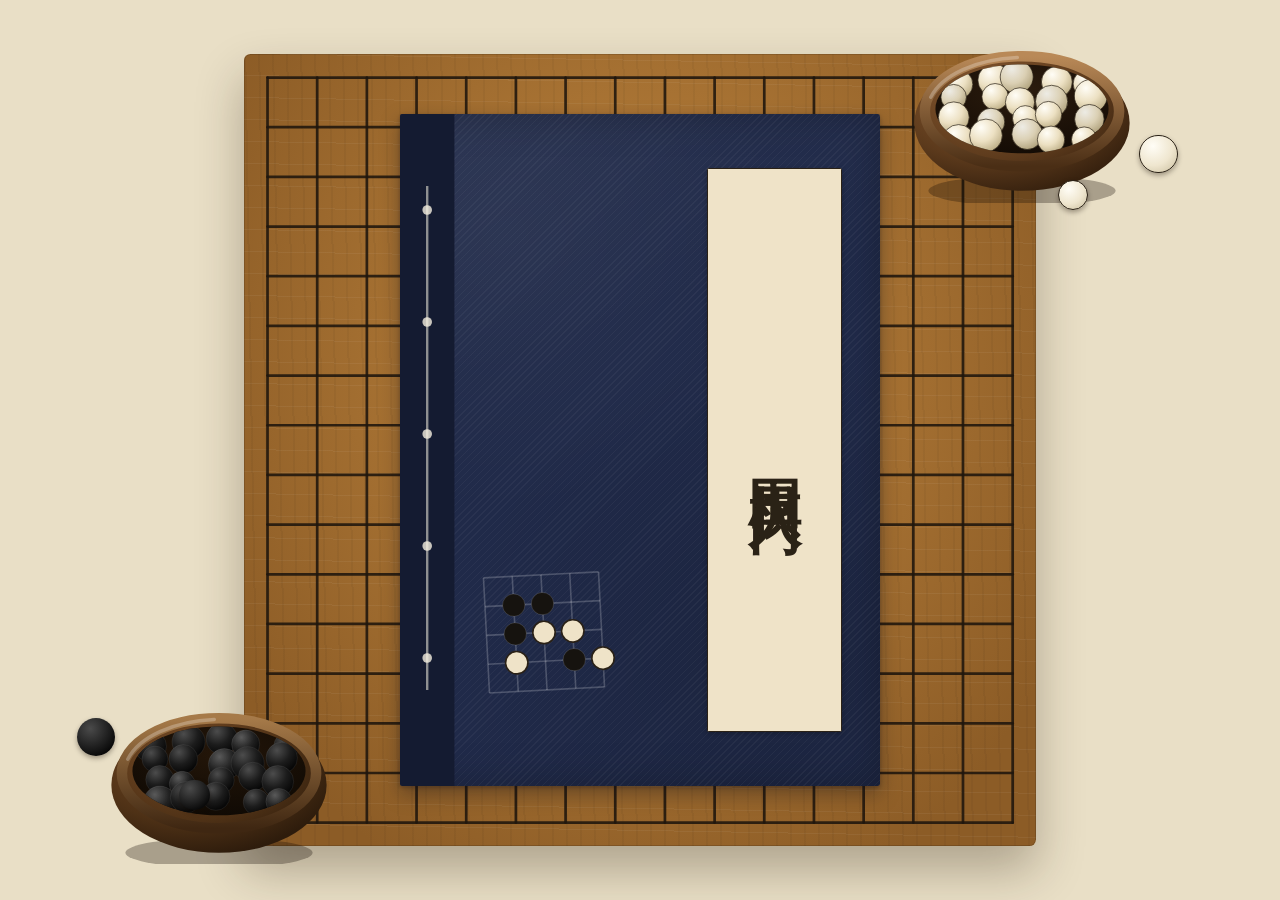
==== commit 790e4ba7: "feat: refine book layout and add Go move audio Change the decorative background board to a true 16x1" ====
--- a/index.html
+++ b/index.html
@@ -24,70 +24,148 @@
       <div class="table-scene-surface"></div>
       <div class="table-board">
         <svg class="table-board-grid" viewBox="0 0 100 100" preserveAspectRatio="none">
-          <line x1="5" y1="5" x2="5" y2="95" />
-          <line x1="15" y1="5" x2="15" y2="95" />
-          <line x1="25" y1="5" x2="25" y2="95" />
-          <line x1="35" y1="5" x2="35" y2="95" />
-          <line x1="45" y1="5" x2="45" y2="95" />
-          <line x1="55" y1="5" x2="55" y2="95" />
-          <line x1="65" y1="5" x2="65" y2="95" />
-          <line x1="75" y1="5" x2="75" y2="95" />
-          <line x1="85" y1="5" x2="85" y2="95" />
-          <line x1="95" y1="5" x2="95" y2="95" />
-          <line x1="5" y1="5" x2="95" y2="5" />
-          <line x1="5" y1="15" x2="95" y2="15" />
-          <line x1="5" y1="25" x2="95" y2="25" />
-          <line x1="5" y1="35" x2="95" y2="35" />
-          <line x1="5" y1="45" x2="95" y2="45" />
-          <line x1="5" y1="55" x2="95" y2="55" />
-          <line x1="5" y1="65" x2="95" y2="65" />
-          <line x1="5" y1="75" x2="95" y2="75" />
-          <line x1="5" y1="85" x2="95" y2="85" />
-          <line x1="5" y1="95" x2="95" y2="95" />
-          <circle cx="25" cy="25" r="1.1" />
-          <circle cx="75" cy="25" r="1.1" />
-          <circle cx="50" cy="50" r="1.1" />
-          <circle cx="25" cy="75" r="1.1" />
-          <circle cx="75" cy="75" r="1.1" />
+          <line x1="2" y1="2" x2="2" y2="98" />
+          <line x1="8.4" y1="2" x2="8.4" y2="98" />
+          <line x1="14.8" y1="2" x2="14.8" y2="98" />
+          <line x1="21.2" y1="2" x2="21.2" y2="98" />
+          <line x1="27.6" y1="2" x2="27.6" y2="98" />
+          <line x1="34" y1="2" x2="34" y2="98" />
+          <line x1="40.4" y1="2" x2="40.4" y2="98" />
+          <line x1="46.8" y1="2" x2="46.8" y2="98" />
+          <line x1="53.2" y1="2" x2="53.2" y2="98" />
+          <line x1="59.6" y1="2" x2="59.6" y2="98" />
+          <line x1="66" y1="2" x2="66" y2="98" />
+          <line x1="72.4" y1="2" x2="72.4" y2="98" />
+          <line x1="78.8" y1="2" x2="78.8" y2="98" />
+          <line x1="85.2" y1="2" x2="85.2" y2="98" />
+          <line x1="91.6" y1="2" x2="91.6" y2="98" />
+          <line x1="98" y1="2" x2="98" y2="98" />
+          <line x1="2" y1="2" x2="98" y2="2" />
+          <line x1="2" y1="8.4" x2="98" y2="8.4" />
+          <line x1="2" y1="14.8" x2="98" y2="14.8" />
+          <line x1="2" y1="21.2" x2="98" y2="21.2" />
+          <line x1="2" y1="27.6" x2="98" y2="27.6" />
+          <line x1="2" y1="34" x2="98" y2="34" />
+          <line x1="2" y1="40.4" x2="98" y2="40.4" />
+          <line x1="2" y1="46.8" x2="98" y2="46.8" />
+          <line x1="2" y1="53.2" x2="98" y2="53.2" />
+          <line x1="2" y1="59.6" x2="98" y2="59.6" />
+          <line x1="2" y1="66" x2="98" y2="66" />
+          <line x1="2" y1="72.4" x2="98" y2="72.4" />
+          <line x1="2" y1="78.8" x2="98" y2="78.8" />
+          <line x1="2" y1="85.2" x2="98" y2="85.2" />
+          <line x1="2" y1="91.6" x2="98" y2="91.6" />
+          <line x1="2" y1="98" x2="98" y2="98" />
         </svg>
       </div>
-      <svg class="table-bowl table-bowl-white" viewBox="0 0 100 70">
+      <svg class="table-bowl table-bowl-white" viewBox="0 0 200 150">
         <defs>
-          <radialGradient id="bowlWoodWhite" cx="35%" cy="25%" r="80%">
-            <stop offset="0%" stop-color="#7a4f2a" />
-            <stop offset="100%" stop-color="#43290f" />
-          </radialGradient>
-          <radialGradient id="stoneWhiteGrad" cx="35%" cy="30%" r="70%">
+          <radialGradient id="bowlBodyWhite" cx="35%" cy="28%" r="75%">
+            <stop offset="0%" stop-color="#8a5a30" />
+            <stop offset="65%" stop-color="#5c3a1c" />
+            <stop offset="100%" stop-color="#38220f" />
+          </radialGradient>
+          <linearGradient id="bowlRimWhite" x1="0" y1="0" x2="0" y2="1">
+            <stop offset="0%" stop-color="#b98957" />
+            <stop offset="100%" stop-color="#4a2e15" />
+          </linearGradient>
+          <radialGradient id="bowlCavityWhite" cx="50%" cy="30%" r="70%">
+            <stop offset="0%" stop-color="#2c1c0e" />
+            <stop offset="100%" stop-color="#140c05" />
+          </radialGradient>
+          <radialGradient id="stoneWhiteFill" cx="35%" cy="26%" r="78%">
             <stop offset="0%" stop-color="#fffdf6" />
-            <stop offset="100%" stop-color="#d8cfb6" />
-          </radialGradient>
+            <stop offset="55%" stop-color="#ece0c2" />
+            <stop offset="100%" stop-color="#bdae86" />
+          </radialGradient>
+          <clipPath id="bowlCavityClipWhite">
+            <ellipse cx="100" cy="70" rx="74" ry="38" />
+          </clipPath>
         </defs>
-        <ellipse cx="50" cy="40" rx="46" ry="26" fill="url(#bowlWoodWhite)" />
-        <ellipse cx="50" cy="34" rx="38" ry="19" fill="#2a1a0d" opacity="0.4" />
-        <circle cx="38" cy="30" r="8" fill="url(#stoneWhiteGrad)" />
-        <circle cx="53" cy="26" r="8" fill="url(#stoneWhiteGrad)" />
-        <circle cx="46" cy="36" r="8" fill="url(#stoneWhiteGrad)" />
-        <circle cx="61" cy="33" r="8" fill="url(#stoneWhiteGrad)" />
+        <ellipse class="table-bowl-shadow" cx="100" cy="140" rx="80" ry="13" />
+        <ellipse cx="100" cy="82" rx="92" ry="58" fill="url(#bowlBodyWhite)" />
+        <ellipse cx="100" cy="72" rx="83" ry="47" fill="none" stroke="url(#bowlRimWhite)" stroke-width="9" />
+        <ellipse cx="100" cy="70" rx="74" ry="38" fill="url(#bowlCavityWhite)" />
+        <path class="table-bowl-rim-highlight" d="M 22 60 A 83 47 0 0 1 96 26" />
+        <g class="table-bowl-stones-white" clip-path="url(#bowlCavityClipWhite)">
+          <circle cx="45.5" cy="49.0" r="12.5" />
+          <circle cx="76.1" cy="45.4" r="13.8" />
+          <circle cx="95.5" cy="42.7" r="14.1" />
+          <circle cx="129.8" cy="47.0" r="13.2" />
+          <circle cx="155.5" cy="48.6" r="11.8" />
+          <circle cx="41.6" cy="60.0" r="10.9" />
+          <circle cx="77.0" cy="59.6" r="11.3" />
+          <circle cx="98.3" cy="64.4" r="12.5" />
+          <circle cx="125.3" cy="63.6" r="13.8" />
+          <circle cx="158.8" cy="59.0" r="14.1" />
+          <circle cx="41.7" cy="77.2" r="13.2" />
+          <circle cx="73.5" cy="81.2" r="11.8" />
+          <circle cx="102.8" cy="78.1" r="10.9" />
+          <circle cx="122.7" cy="74.9" r="11.3" />
+          <circle cx="157.6" cy="78.8" r="12.6" />
+          <circle cx="45.8" cy="97.2" r="13.8" />
+          <circle cx="69.2" cy="92.7" r="14.0" />
+          <circle cx="104.4" cy="91.6" r="13.1" />
+          <circle cx="124.8" cy="96.4" r="11.7" />
+          <circle cx="153.2" cy="96.3" r="10.9" />
+        </g>
       </svg>
-      <svg class="table-bowl table-bowl-black" viewBox="0 0 100 70">
+      <svg class="table-bowl table-bowl-black" viewBox="0 0 200 150">
         <defs>
-          <radialGradient id="bowlWoodBlack" cx="35%" cy="25%" r="80%">
-            <stop offset="0%" stop-color="#6b4526" />
-            <stop offset="100%" stop-color="#3a230d" />
-          </radialGradient>
-          <radialGradient id="stoneBlackGrad" cx="35%" cy="30%" r="70%">
-            <stop offset="0%" stop-color="#4a4a4a" />
-            <stop offset="100%" stop-color="#0a0a0a" />
-          </radialGradient>
+          <radialGradient id="bowlBodyBlack" cx="35%" cy="28%" r="75%">
+            <stop offset="0%" stop-color="#7a4d26" />
+            <stop offset="65%" stop-color="#4e3116" />
+            <stop offset="100%" stop-color="#2e1c0c" />
+          </radialGradient>
+          <linearGradient id="bowlRimBlack" x1="0" y1="0" x2="0" y2="1">
+            <stop offset="0%" stop-color="#a67a49" />
+            <stop offset="100%" stop-color="#3f2712" />
+          </linearGradient>
+          <radialGradient id="bowlCavityBlack" cx="50%" cy="30%" r="70%">
+            <stop offset="0%" stop-color="#241609" />
+            <stop offset="100%" stop-color="#100a04" />
+          </radialGradient>
+          <radialGradient id="stoneBlackFill" cx="35%" cy="26%" r="78%">
+            <stop offset="0%" stop-color="#4c4c4c" />
+            <stop offset="55%" stop-color="#1c1c1c" />
+            <stop offset="100%" stop-color="#040404" />
+          </radialGradient>
+          <clipPath id="bowlCavityClipBlack">
+            <ellipse cx="100" cy="70" rx="74" ry="38" />
+          </clipPath>
         </defs>
-        <ellipse cx="50" cy="40" rx="46" ry="26" fill="url(#bowlWoodBlack)" />
-        <ellipse cx="50" cy="34" rx="38" ry="19" fill="#000" opacity="0.35" />
-        <circle cx="40" cy="29" r="8" fill="url(#stoneBlackGrad)" />
-        <circle cx="55" cy="25" r="8" fill="url(#stoneBlackGrad)" />
-        <circle cx="48" cy="37" r="8" fill="url(#stoneBlackGrad)" />
-        <circle cx="63" cy="33" r="8" fill="url(#stoneBlackGrad)" />
-        <circle cx="34" cy="40" r="8" fill="url(#stoneBlackGrad)" />
+        <ellipse class="table-bowl-shadow" cx="100" cy="140" rx="80" ry="13" />
+        <ellipse cx="100" cy="82" rx="92" ry="58" fill="url(#bowlBodyBlack)" />
+        <ellipse cx="100" cy="72" rx="83" ry="47" fill="none" stroke="url(#bowlRimBlack)" stroke-width="9" />
+        <ellipse cx="100" cy="70" rx="74" ry="38" fill="url(#bowlCavityBlack)" />
+        <path class="table-bowl-rim-highlight" d="M 22 60 A 83 47 0 0 1 96 26" />
+        <g class="table-bowl-stones-black" clip-path="url(#bowlCavityClipBlack)">
+          <circle cx="41.5" cy="49.0" r="13.6" />
+          <circle cx="74.0" cy="45.2" r="14.1" />
+          <circle cx="102.4" cy="42.7" r="13.4" />
+          <circle cx="122.8" cy="47.1" r="12.0" />
+          <circle cx="157.9" cy="48.5" r="11.0" />
+          <circle cx="45.3" cy="59.9" r="11.1" />
+          <circle cx="69.5" cy="59.8" r="12.3" />
+          <circle cx="104.5" cy="64.5" r="13.6" />
+          <circle cx="124.5" cy="63.4" r="14.1" />
+          <circle cx="153.6" cy="58.9" r="13.4" />
+          <circle cx="49.4" cy="77.4" r="12.0" />
+          <circle cx="68.5" cy="81.3" r="11.0" />
+          <circle cx="101.9" cy="78.0" r="11.1" />
+          <circle cx="129.0" cy="74.9" r="12.3" />
+          <circle cx="150.2" cy="79.0" r="13.6" />
+          <circle cx="49.4" cy="97.1" r="14.1" />
+          <circle cx="71.8" cy="92.6" r="13.4" />
+          <circle cx="97.3" cy="91.7" r="12.0" />
+          <circle cx="131.7" cy="96.5" r="11.0" />
+          <circle cx="151.2" cy="96.1" r="11.1" />
+        </g>
       </svg>
+      <div class="table-loose-stone table-loose-stone-white table-loose-stone-white-1"></div>
+      <div class="table-loose-stone table-loose-stone-white table-loose-stone-white-2"></div>
+      <div class="table-loose-stone table-loose-stone-black table-loose-stone-black-1"></div>
+      <div class="table-loose-stone table-loose-stone-black table-loose-stone-black-2"></div>
     </div>
     <main class="cover">
       <h1 class="visually-hidden">Learn Go</h1>
@@ -102,7 +180,7 @@
               <defs>
                 <filter id="ink-brush" x="-20%" y="-60%" width="140%" height="220%">
                   <feTurbulence type="fractalNoise" baseFrequency="0.05 0.4" numOctaves="2" seed="6" result="noise" />
-                  <feDisplacementMap in="SourceGraphic" in2="noise" scale="3" xChannelSelector="R" yChannelSelector="G" />
+                  <feDisplacementMap in="SourceGraphic" in2="noise" scale="1.4" xChannelSelector="R" yChannelSelector="G" />
                 </filter>
               </defs>
               <rect class="cover-book-spine" x="0" y="0" width="34" height="420" />
@@ -115,7 +193,8 @@
                 <circle cx="17" cy="340" r="3" />
               </g>
               <!-- A single small kifu fragment — a printed game-record insert,
-                   not a board-wide grid (§2). -->
+                   not a board-wide grid (§2). A believable local skirmish of
+                   real filled black/white stones, no move numbers. -->
               <g class="cover-kifu" transform="rotate(-3 90 324)">
                 <line class="cover-kifu-grid" x1="54" y1="288" x2="54" y2="360" />
                 <line class="cover-kifu-grid" x1="72" y1="288" x2="72" y2="360" />
@@ -127,30 +206,20 @@
                 <line class="cover-kifu-grid" x1="54" y1="324" x2="126" y2="324" />
                 <line class="cover-kifu-grid" x1="54" y1="342" x2="126" y2="342" />
                 <line class="cover-kifu-grid" x1="54" y1="360" x2="126" y2="360" />
-                <g class="cover-kifu-stone">
-                  <circle cx="72" cy="306" r="6.5" />
-                </g>
-                <g class="cover-kifu-stone">
-                  <circle cx="90" cy="306" r="6.5" />
-                  <text x="90" y="306" dominant-baseline="central" text-anchor="middle">一</text>
-                </g>
-                <g class="cover-kifu-stone">
-                  <circle cx="90" cy="324" r="6.5" />
-                </g>
-                <g class="cover-kifu-stone">
-                  <circle cx="108" cy="342" r="6.5" />
-                  <text x="108" y="342" dominant-baseline="central" text-anchor="middle">二</text>
-                </g>
-                <g class="cover-kifu-stone">
-                  <circle cx="72" cy="342" r="6.5" />
-                </g>
+                <circle class="cover-kifu-stone-black" cx="72" cy="306" r="7" />
+                <circle class="cover-kifu-stone-black" cx="90" cy="306" r="7" />
+                <circle class="cover-kifu-stone-white" cx="90" cy="324" r="7" />
+                <circle class="cover-kifu-stone-white" cx="108" cy="324" r="7" />
+                <circle class="cover-kifu-stone-black" cx="72" cy="324" r="7" />
+                <circle class="cover-kifu-stone-white" cx="72" cy="342" r="7" />
+                <circle class="cover-kifu-stone-black" cx="108" cy="342" r="7" />
+                <circle class="cover-kifu-stone-white" cx="126" cy="342" r="7" />
               </g>
             </svg>
             <span class="cover-book-label">
-              <span class="cover-book-label-text">Learn Go</span>
+              <span class="cover-book-label-text">围棋入门</span>
             </span>
           </span>
-          <span class="cover-enter-text">Open the book</span>
         </a>
       </nav>
     </main>
--- a/styles.css
+++ b/styles.css
@@ -23,7 +23,7 @@
   --scene-bg: #e9dfc6;
   --table-wood-mid: #c1873f;
   --table-wood-dark: #8c5c26;
-  --table-wood-line: #4f3115;
+  --table-wood-line: #1f160d;
   --bowl-wood: #4a2f18;
   --bowl-wood-light: #6b4526;
   --leaf: #f1e6cf;
@@ -85,6 +85,34 @@
   gap: 1.25rem;
   font-size: 0.85rem;
   letter-spacing: 0.02em;
+}
+
+/* Global sound toggle (§Change 3): a plain nav item, not a settings panel, so
+   it sits alongside "Close the book"/"Contents" rather than competing with
+   them. Muted state is carried entirely by the text label and aria-pressed —
+   no icon/alt to keep in sync. */
+.sound-toggle {
+  padding: 0;
+  border: none;
+  background: none;
+  font: inherit;
+  font-size: 0.85rem;
+  letter-spacing: 0.02em;
+  color: var(--accent);
+  cursor: pointer;
+}
+
+.sound-toggle:hover {
+  text-decoration: underline;
+}
+
+.sound-toggle:focus-visible {
+  outline: 2px solid var(--accent);
+  outline-offset: 3px;
+}
+
+.sound-toggle[aria-pressed="true"] {
+  opacity: 0.6;
 }
 
 main {
@@ -140,35 +168,138 @@
     inset 0 0 0 1px rgb(0 0 0 / 15%);
 }
 
+/* A true 16x16 intersection grid (16 lines each axis) occupying almost all of
+   the wood square — decorative only, unrelated to the 9x9 lesson boards
+   rendered by go-board.ts, so this can't affect any lesson or the rules
+   engine. No hoshi: 16x16 has no canonical star points. */
 .table-board-grid {
   position: absolute;
-  inset: 6%;
+  inset: 1%;
 }
 
 .table-board-grid line {
   stroke: var(--table-wood-line);
-  stroke-width: 1;
-  opacity: 0.55;
+  stroke-width: 0.35;
+  stroke-linecap: round;
+  opacity: 0.88;
 }
 
 .table-board-grid circle {
   fill: var(--table-wood-line);
-  opacity: 0.6;
-}
-
+  opacity: 0.88;
+}
+
+/* Bowls are major secondary objects (§7), not corner icons: sized well above
+   the board's own scale and pulled in toward it rather than left stranded at
+   the viewport edges. Slightly asymmetric placement (top/bottom/inset differ)
+   reads as a real table, not a mirrored UI layout. */
 .table-bowl {
   position: absolute;
-  width: clamp(4rem, 11vmin, 7rem);
+  width: clamp(11rem, 26vmin, 20rem);
 }
 
 .table-bowl-white {
-  top: 6%;
+  top: 3%;
+  right: 11%;
+}
+
+.table-bowl-black {
+  bottom: 4%;
+  left: 8%;
+}
+
+@media (width <= 47.99rem) {
+  /* Full bowls don't fit beside a near-full-width board on a phone; letting
+     them bleed off the edge (§12) reads as photographic cropping rather than
+     a shrunk-down icon. */
+  .table-bowl {
+    width: clamp(9rem, 34vmin, 13rem);
+  }
+
+  .table-bowl-white {
+    top: 1%;
+    right: -4%;
+  }
+
+  .table-bowl-black {
+    bottom: 2%;
+    left: -4%;
+  }
+}
+
+.table-bowl-shadow {
+  fill: rgb(20 12 4 / 30%);
+}
+
+.table-bowl-rim-highlight {
+  fill: none;
+  stroke: rgb(255 255 255 / 25%);
+  stroke-width: 3;
+  stroke-linecap: round;
+}
+
+.table-bowl-stones-white {
+  fill: url("#stoneWhiteFill");
+  stroke: var(--label-border);
+  stroke-width: 0.6;
+}
+
+.table-bowl-stones-black {
+  fill: url("#stoneBlackFill");
+  stroke: rgb(255 255 255 / 12%);
+  stroke-width: 0.5;
+}
+
+/* Cheap per-stone lighting variety (§6) without hand-authoring extra gradient
+   stops for every circle in the pile. */
+.table-bowl-stones-white circle:nth-child(3n) {
+  filter: brightness(0.93);
+}
+
+.table-bowl-stones-black circle:nth-child(4n) {
+  filter: brightness(1.18);
+}
+
+/* A few loose stones beside each bowl (§8) — plain CSS circles, not SVG, so
+   this stays a handful of DOM nodes rather than another asset. */
+.table-loose-stone {
+  position: absolute;
+  aspect-ratio: 1;
+  border-radius: 50%;
+  box-shadow: 0 0.15rem 0.3rem rgb(20 12 4 / 35%);
+}
+
+.table-loose-stone-black {
+  background: radial-gradient(circle at 35% 28%, #4a4a4a, #0a0a0a 75%);
+}
+
+.table-loose-stone-white {
+  background: radial-gradient(circle at 35% 28%, #fffdf6 0%, #efe6cf 55%, #c9bd9d 100%);
+  border: 1px solid var(--label-border);
+}
+
+.table-loose-stone-white-1 {
+  width: 2.4rem;
+  top: 15%;
   right: 8%;
 }
 
-.table-bowl-black {
-  bottom: 8%;
+.table-loose-stone-white-2 {
+  width: 1.9rem;
+  top: 20%;
+  right: 15%;
+}
+
+.table-loose-stone-black-1 {
+  width: 2.4rem;
+  bottom: 16%;
   left: 6%;
+}
+
+.table-loose-stone-black-2 {
+  width: 1.9rem;
+  bottom: 10%;
+  left: 14%;
 }
 
 /* Cover page: the closed book IS the homepage — no hero copy, just the book,
@@ -266,33 +397,35 @@
   fill: var(--cloth-dark);
 }
 
-.cover-book-thread line {
+.cover-book-art .cover-book-thread line {
   stroke: rgb(245 240 225 / 55%);
   stroke-width: 1.5;
 }
 
-.cover-book-thread circle {
+.cover-book-art .cover-book-thread circle {
   fill: rgb(245 240 225 / 80%);
 }
 
 /* A single small kifu fragment (§2): a printed game-record insert pasted to
    one corner of the cloth, not a board-wide grid — restrained enough to read
-   as an antique illustration rather than UI decoration. */
+   as an antique illustration rather than UI decoration. Real filled black
+   and white stones, no move numbers, so it reads as a miniature Go position
+   rather than a generic grid ornament. */
 .cover-kifu-grid {
-  stroke: rgb(255 255 255 / 18%);
+  stroke: rgb(255 255 255 / 20%);
   stroke-width: 1;
 }
 
-.cover-kifu-stone circle {
-  fill: none;
-  stroke: rgb(255 255 255 / 42%);
-  stroke-width: 1.2;
-}
-
-.cover-kifu-stone text {
-  fill: rgb(255 255 255 / 50%);
-  font-family: inherit;
-  font-size: 9px;
+.cover-kifu-stone-black {
+  fill: #16130f;
+  stroke: rgb(255 255 255 / 14%);
+  stroke-width: 0.6;
+}
+
+.cover-kifu-stone-white {
+  fill: var(--label-paper);
+  stroke: var(--label-border);
+  stroke-width: 1;
 }
 
 /* Pasted title-slip label: a warm ivory paper strip toward the right side,
@@ -313,40 +446,30 @@
   justify-content: center;
 }
 
-/* English title, brush-styled without any font-family dependency (§3): the
-   Latin text runs sideways along the slip (writing-mode's default 'mixed'
-   text-orientation, not 'upright', which is right for CJK but stacks Latin
-   letters awkwardly), then an SVG filter (defined in .cover-book-art's
-   <defs>) roughens its edges with turbulence-driven displacement — a
-   dry-brush look with no reliance on any locally-installed calligraphy font,
-   since none exists in this project and the grading browser can't be
-   assumed to have one either. */
+/* Chinese title-slip text (§2): vertical-rl's default 'mixed' text-orientation
+   keeps CJK glyphs upright (top-to-bottom reading order) with no orientation
+   override needed — unlike the Latin title this replaces, which had to be
+   rotated sideways. Font stack leads with the CJK serif fallbacks already
+   used for the chapter kickers (Songti SC / Noto Serif SC — present on the
+   grading browser without a webfont asset), falling back to a plain serif
+   rather than any unreliable/decorative face, so the characters always
+   render. The same ink-brush SVG filter (defined in .cover-book-art's
+   <defs>) gives it a dry-brush, printed-manual texture at a gentler
+   displacement scale than the old Latin title needed, so the strokes stay
+   legible. */
 .cover-book-label-text {
   writing-mode: vertical-rl;
-  font-family: Georgia, "Times New Roman", serif;
+  font-family: "Songti SC", "Noto Serif SC", Georgia, serif;
   font-weight: 700;
-  font-style: italic;
-  font-size: 9cqw;
-  letter-spacing: 0.06em;
+  font-size: 11cqw;
+  letter-spacing: 0.12em;
   color: var(--label-border);
   filter: url("#ink-brush");
 }
 
-.cover-enter-text {
-  font-size: 1rem;
-  letter-spacing: 0.03em;
-  border-bottom: 1px solid transparent;
-  transition: border-color 0.15s ease;
-}
-
-.cover-enter:hover .cover-enter-text,
-.cover-enter:focus-visible .cover-enter-text {
-  border-color: var(--accent);
-}
-
 /* Shared interior page material (§11/§13): aged, faintly fibrous paper for
-   any open-book page. Kept independent of .book-open's two-page layout so a
-   future Prologue/lesson page can adopt just the material. */
+   any open-book page. Kept independent of .book-open's sizing so a future
+   Prologue/lesson page can adopt just the material. */
 .leaf {
   background-color: var(--leaf);
   background-image:
@@ -359,42 +482,21 @@
   padding: 2.5rem 3rem 3rem;
 }
 
-main.book-open-shell {
-  max-width: 64rem;
-}
-
-/* Open-book spread (§11): one continuous leaf, split into two reading
-   columns with a shadowed centre gutter standing in for the spine — simpler
-   and more robust than two separately-positioned page elements, and it still
-   collapses to a single column on mobile (§22) by just dropping the columns
-   and the gutter. */
+/* Contents is one interior page, not an open two-page spread (§Change 2): it
+   must occupy exactly the same footprint as the closed cover so Cover ->
+   Contents never widens or re-centres the book — only the page content
+   changes underneath the (unmoved) cover-sized silhouette. Reusing
+   .cover-book's own width/aspect-ratio formula verbatim, rather than merely
+   approximating it, guarantees they match at every viewport by construction. */
 .book-open {
-  position: relative;
-  isolation: isolate;
-}
-
-.book-open::before {
-  content: "";
-  position: absolute;
-  top: 0;
-  bottom: 0;
-  left: 50%;
-  width: 3rem;
-  margin-left: -1.5rem;
-  background: linear-gradient(
-    to right,
-    transparent,
-    rgb(0 0 0 / 10%) 45%,
-    rgb(0 0 0 / 16%) 50%,
-    rgb(0 0 0 / 10%) 55%,
-    transparent
-  );
-  pointer-events: none;
+  width: clamp(16rem, 48vw, 30rem);
+  aspect-ratio: 5 / 7;
+  margin: 0 auto;
 }
 
 .book-open-heading {
   text-align: center;
-  margin-bottom: 1.5rem;
+  margin-bottom: 1.25rem;
 }
 
 /* Chapter numbering, shared by the contents list and every chapter page. A
@@ -412,30 +514,21 @@
 }
 
 @media (width <= 47.99rem) {
-  .book-open::before {
-    display: none;
-  }
-
   .leaf {
     padding: 1.75rem 1.25rem 2rem;
   }
 }
 
-/* Contents: a printed table of contents — rows separated by a rule, not
-   cards. Generous vertical whitespace stands in for a page-number column. */
+/* Contents: a printed table of contents on a single page — rows separated by
+   a rule, not cards or columns. Tight vertical rhythm keeps all 8 rows on one
+   page at the cover's narrow width; aspect-ratio's height:auto still lets the
+   page grow taller (never clip) if a narrow phone needs more room than 5:7
+   allows. */
 .contents-list {
   list-style: none;
   padding: 0;
-  margin: 2rem 0 0;
+  margin: 1.75rem 0 0;
   border-top: 1px solid var(--rule);
-  column-count: 2;
-  column-gap: 3rem;
-}
-
-@media (width <= 47.99rem) {
-  .contents-list {
-    column-count: 1;
-  }
 }
 
 .contents-list li {
@@ -443,13 +536,12 @@
   justify-content: space-between;
   align-items: baseline;
   gap: 1rem;
-  padding: 1.1rem 0;
+  padding: 0.7rem 0;
   border-bottom: 1px solid var(--rule);
-  break-inside: avoid;
 }
 
 .contents-list li.contents-prologue {
-  padding: 0.85rem 0;
+  padding: 0.55rem 0;
   font-size: 0.95rem;
   color: var(--accent);
 }
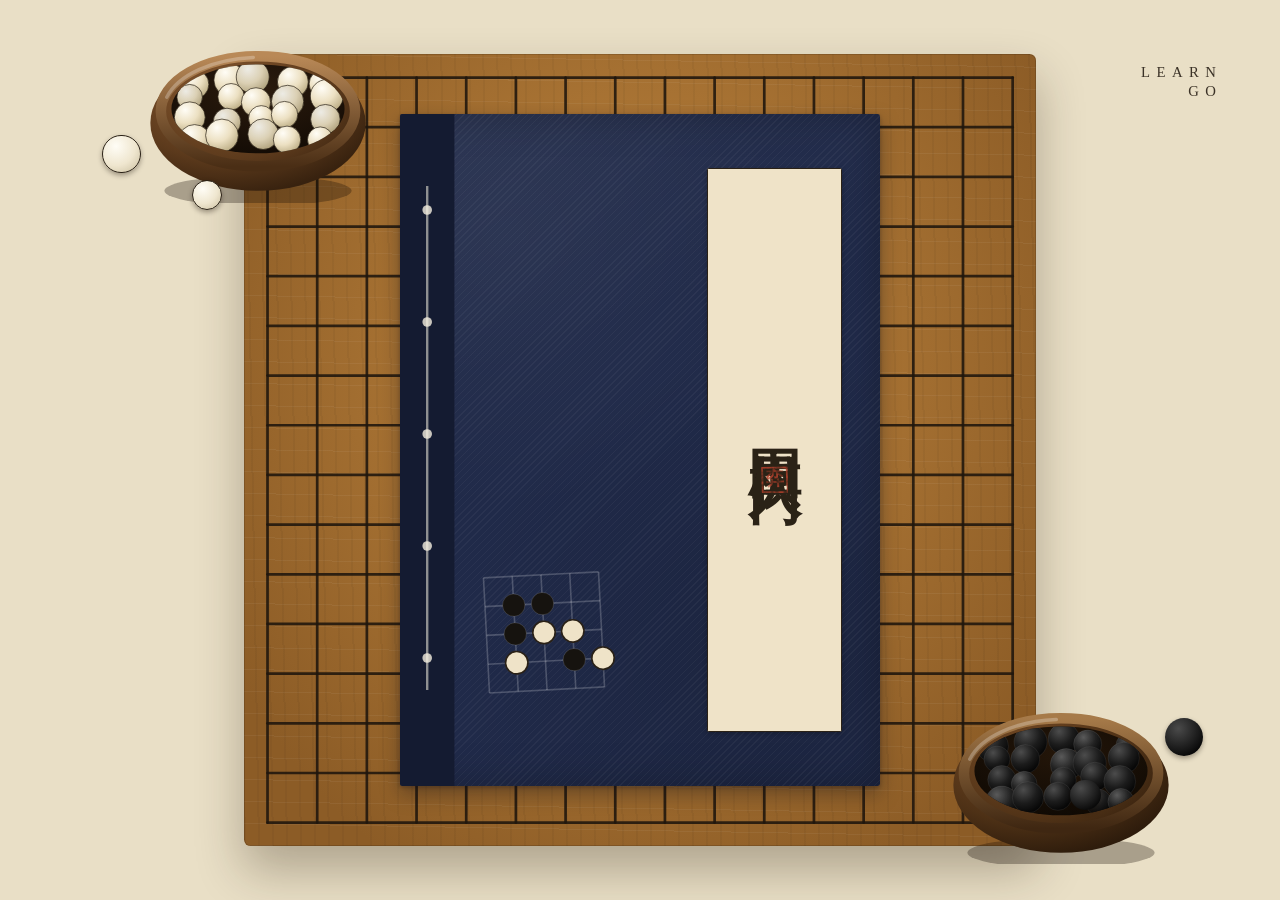
==== commit 70149d7d: "style: refine cover branding and title seal Remove the meaningless completion ticks from both Conten" ====
--- a/index.html
+++ b/index.html
@@ -169,6 +169,14 @@
     </div>
     <main class="cover">
       <h1 class="visually-hidden">Learn Go</h1>
+      <!-- The project's English identity, set in the room rather than on the
+           book: the book keeps its own Chinese title. Decorative here because
+           the h1 above already gives the page its accessible name — repeating
+           it would just announce "Learn Go" twice. -->
+      <p class="cover-wordmark" aria-hidden="true">
+        <span class="cover-wordmark-line">Learn</span>
+        <span class="cover-wordmark-line">Go</span>
+      </p>
       <nav aria-label="Primary">
         <a class="cover-enter" href="./contents.html">
           <span class="cover-book" aria-hidden="true">
@@ -181,6 +189,37 @@
                 <filter id="ink-brush" x="-20%" y="-60%" width="140%" height="220%">
                   <feTurbulence type="fractalNoise" baseFrequency="0.05 0.4" numOctaves="2" seed="6" result="noise" />
                   <feDisplacementMap in="SourceGraphic" in2="noise" scale="1.4" xChannelSelector="R" yChannelSelector="G" />
+                </filter>
+                <!-- Stamped-seal texture: the first pass roughens the edges so
+                     no line is mechanically straight, the second turns noise
+                     into an alpha mask that lifts small patches of ink out of
+                     the impression. Tuned for the size the seal actually
+                     renders at on the title slip — roughly 28px — where the
+                     strokes are only a couple of pixels wide, so the
+                     displacement stays gentle and the gaps stay sparse. A
+                     pressed seal is uneven, not shredded, and 弈 has to stay
+                     readable. -->
+                <filter id="seal-ink" x="-30%" y="-30%" width="160%" height="160%">
+                  <feTurbulence type="fractalNoise" baseFrequency="0.55" numOctaves="2" seed="17" result="edge" />
+                  <feDisplacementMap
+                    in="SourceGraphic"
+                    in2="edge"
+                    scale="1.1"
+                    xChannelSelector="R"
+                    yChannelSelector="G"
+                    result="rough"
+                  />
+                  <feTurbulence type="fractalNoise" baseFrequency="0.22" numOctaves="2" seed="5" result="mottle" />
+                  <feColorMatrix
+                    in="mottle"
+                    type="matrix"
+                    values="0 0 0 0 0
+                            0 0 0 0 0
+                            0 0 0 0 0
+                            1.6 0 0 0 -0.12"
+                    result="gaps"
+                  />
+                  <feComposite in="rough" in2="gaps" operator="in" />
                 </filter>
               </defs>
               <rect class="cover-book-spine" x="0" y="0" width="34" height="420" />
@@ -218,6 +257,17 @@
             </svg>
             <span class="cover-book-label">
               <span class="cover-book-label-text">围棋入门</span>
+              <!-- The collector's seal belongs to the title slip, not to the
+                   cloth: printed below 门 on the same piece of paper, so it
+                   stays with the title at every viewport. Set a little off
+                   square, the way a hand-pressed seal never quite lands
+                   straight. 弈 — to play (a game of Go). -->
+              <svg class="cover-seal" viewBox="0 0 46 46" aria-hidden="true" focusable="false">
+                <g transform="rotate(-2.5 23 23)">
+                  <path class="cover-seal-border" d="M 2.6 2.2 L 43.4 3.1 L 42.8 43.8 L 2.1 42.6 Z" />
+                  <text class="cover-seal-glyph" x="23" y="24">弈</text>
+                </g>
+              </svg>
             </span>
           </span>
         </a>
--- a/styles.css
+++ b/styles.css
@@ -6,10 +6,24 @@
   --accent: #7a3b12;
   --rule: #d8cdb8;
   --seal: #9a2c2c;
+
+  /* Aged cinnabar for the cover's stamped seal — warmer and duller than
+     --seal, so it reads as pressed pigment beside the indigo cloth rather
+     than a saturated modern red. */
+  --seal-cinnabar: #b0402c;
+
+  /* A softened ink for the English wordmark: charcoal with the warmth of the
+     rest of the palette, so it sits in the room rather than on top of it. */
+  --ink-soft: #3b3227;
   --board-wood: #dcb35c;
   --board-line: #3a2c14;
   --stone-black: #1c1c1c;
   --stone-white: #f5f5f0;
+
+  /* Lesson surface (main.spread): one step deeper than --paper, still a warm
+     rice-paper cream, never white — a printed insert on the page, not a UI
+     panel. */
+  --card-paper: #f0e6d2;
 
   /* Cover book (§ cover redesign): dyed cloth binding, not a UI-blue. */
   --cloth: #202a49;
@@ -120,6 +134,18 @@
   margin: 0 auto;
   padding: 2rem 1.5rem 3rem;
   view-transition-name: book-page;
+}
+
+/* The cover's own box is named separately from every interior page's shared
+   book-page group (§cover-opening fix): the cover's main is sized to the
+   closed book itself, while an interior main (e.g. contents.html's
+   full-height centering shell) is a very differently shaped box. Sharing one
+   view-transition-name made the browser auto-interpolate one box's
+   position/size into the other underneath the cover's own rotateY keyframes,
+   producing a mid-transition mispositioned/mirrored frame. Naming them
+   apart makes cover-page and book-page independent, non-morphing groups. */
+main.cover {
+  view-transition-name: cover-page;
 }
 
 /* Both sit above the fixed .table-scene backdrop (§9), regardless of DOM
@@ -192,7 +218,10 @@
 /* Bowls are major secondary objects (§7), not corner icons: sized well above
    the board's own scale and pulled in toward it rather than left stranded at
    the viewport edges. Slightly asymmetric placement (top/bottom/inset differ)
-   reads as a real table, not a mirrored UI layout. */
+   reads as a real table, not a mirrored UI layout. Positioned to reflect
+   where each player actually keeps their bowl at a real board: White's
+   bowl upper-left, Black's lower-right, a natural diagonal rather than an
+   arbitrary pair of corners. */
 .table-bowl {
   position: absolute;
   width: clamp(11rem, 26vmin, 20rem);
@@ -200,12 +229,12 @@
 
 .table-bowl-white {
   top: 3%;
-  right: 11%;
+  left: 11%;
 }
 
 .table-bowl-black {
   bottom: 4%;
-  left: 8%;
+  right: 8%;
 }
 
 @media (width <= 47.99rem) {
@@ -218,12 +247,12 @@
 
   .table-bowl-white {
     top: 1%;
-    right: -4%;
+    left: -4%;
   }
 
   .table-bowl-black {
     bottom: 2%;
-    left: -4%;
+    right: -4%;
   }
 }
 
@@ -281,25 +310,25 @@
 .table-loose-stone-white-1 {
   width: 2.4rem;
   top: 15%;
-  right: 8%;
+  left: 8%;
 }
 
 .table-loose-stone-white-2 {
   width: 1.9rem;
   top: 20%;
-  right: 15%;
+  left: 15%;
 }
 
 .table-loose-stone-black-1 {
   width: 2.4rem;
   bottom: 16%;
-  left: 6%;
+  right: 6%;
 }
 
 .table-loose-stone-black-2 {
   width: 1.9rem;
   bottom: 10%;
-  left: 14%;
+  right: 14%;
 }
 
 /* Cover page: the closed book IS the homepage — no hero copy, just the book,
@@ -319,6 +348,40 @@
   color: var(--accent);
   font-size: 1.25rem;
   margin: 0;
+}
+
+/* English project wordmark (§2): the site's identity, set into the room's
+   upper-right negative space rather than onto the book, which keeps its own
+   Chinese title. Deliberately small and widely letter-spaced — a colophon on
+   a title page, not a site header. The upper right is free at every size:
+   White's bowl sits upper-left and the wooden board is centred.
+   Fixed rather than absolute because it belongs to the room, not to the
+   40rem column `main` is: anchored to the same viewport the tabletop is, it
+   lands in the beige beyond the board instead of on top of the wood. */
+.cover-wordmark {
+  position: fixed;
+  top: clamp(1.75rem, 7vh, 5rem);
+  right: clamp(1.25rem, 5vw, 6rem);
+  margin: 0;
+  display: flex;
+  flex-direction: column;
+  align-items: flex-end;
+  line-height: 1.3;
+  font-family: Georgia, "Times New Roman", serif;
+  font-size: clamp(0.85rem, 1.15vw, 1.35rem);
+  text-transform: uppercase;
+  color: var(--ink-soft);
+
+  /* Branding, not a control: it can never swallow a tap meant for the book. */
+  pointer-events: none;
+}
+
+.cover-wordmark-line {
+  letter-spacing: 0.44em;
+
+  /* Absorb the trailing letter-space so both words align on a true right
+     edge instead of a ragged one. */
+  margin-right: -0.44em;
 }
 
 .cover-enter {
@@ -426,6 +489,42 @@
   fill: var(--label-paper);
   stroke: var(--label-border);
   stroke-width: 1;
+}
+
+/* Collector's seal (§6): the one warm accent on the cover, printed on the
+   title slip below 门. Sized in the book's container units at a little over
+   half the width of one title character, so it stays clearly subordinate to
+   「围棋入门」 at every viewport. Cinnabar rather than a modern red, and held
+   below full opacity so it reads as pressed pigment. Decorative and inside
+   the aria-hidden book artwork, so it adds no tab stop; the shared #seal-ink
+   filter still lives in .cover-book-art's <defs>, which resolves by id from
+   here. */
+.cover-seal {
+  width: 5.8cqw;
+  height: 5.8cqw;
+  flex: none;
+  filter: url("#seal-ink");
+  opacity: 0.88;
+}
+
+.cover-seal-border {
+  fill: none;
+  stroke: var(--seal-cinnabar);
+  stroke-width: 3.2;
+  stroke-linejoin: round;
+}
+
+.cover-seal-glyph {
+  fill: var(--seal-cinnabar);
+  font-family: "Songti SC", "Noto Serif SC", Georgia, serif;
+  font-weight: 700;
+
+  /* User units of the seal's own 46-unit viewBox, so the glyph fills the
+     stamp regardless of how small the seal renders. */
+  font-size: 30px;
+  text-anchor: middle;
+  dominant-baseline: middle;
+  letter-spacing: 0;
 }
 
 /* Pasted title-slip label: a warm ivory paper strip toward the right side,
@@ -441,9 +540,18 @@
   border: 1px solid var(--label-border);
   border-radius: 0.1rem;
   box-shadow: 0 0.1rem 0.3rem rgb(0 0 0 / 25%);
-  display: flex;
+
+  /* Title above, seal below, both centred as one printed block: a column so
+     the seal is placed by layout rather than by an absolute offset, which is
+     what keeps it with the title at any viewport. The gap is measured in the
+     book's own container units, so the spacing under 门 scales with the
+     characters instead of drifting. */
+  display: flex;
+  flex-direction: column;
   align-items: center;
   justify-content: center;
+  gap: 7cqw;
+  padding-block: 6cqw;
 }
 
 /* Chinese title-slip text (§2): vertical-rl's default 'mixed' text-orientation
@@ -467,19 +575,45 @@
   filter: url("#ink-brush");
 }
 
-/* Shared interior page material (§11/§13): aged, faintly fibrous paper for
-   any open-book page. Kept independent of .book-open's sizing so a future
-   Prologue/lesson page can adopt just the material. */
+/* Shared interior page material (§11/§13, strengthened for the traditional
+   Chinese antique-book refinement): aged, faintly fibrous paper for any
+   open-book page. Two hairline directions (not one) avoid a single visible
+   grain axis; two off-centre blotches replace one dead-centre vignette for
+   uneven tone; a fine speckle layer and a tinted inset edge-shadow read as
+   gentle foxing without going anywhere near parchment/burnt-paper territory.
+   Kept independent of .book-open's sizing so a future Prologue/lesson page
+   can adopt just the material. */
 .leaf {
   background-color: var(--leaf);
   background-image:
     repeating-linear-gradient(90deg, rgb(0 0 0 / 2%) 0 1px, transparent 1px 6px),
-    radial-gradient(ellipse at 50% 40%, transparent 55%, rgb(122 95 53 / 12%) 100%);
+    repeating-linear-gradient(3deg, rgb(0 0 0 / 1.5%) 0 1px, transparent 1px 9px),
+    repeating-radial-gradient(circle at 20% 30%, rgb(90 65 30 / 4%) 0 0.5px, transparent 0.5px 3px),
+    radial-gradient(ellipse 55% 45% at 28% 22%, rgb(122 95 53 / 8%), transparent 70%),
+    radial-gradient(ellipse 50% 40% at 74% 72%, rgb(122 95 53 / 7%), transparent 70%),
+    radial-gradient(ellipse at 50% 40%, transparent 55%, rgb(122 95 53 / 10%) 100%);
   border-radius: 0.15rem;
   box-shadow:
+    inset 0 0 0 1px rgb(122 95 53 / 10%),
+    inset 0 0 1.2rem rgb(122 95 53 / 10%),
     0 0.35rem 1rem rgb(60 40 15 / 20%),
     0 0.05rem 0.15rem rgb(60 40 15 / 15%);
   padding: 2.5rem 3rem 3rem;
+}
+
+/* .cover centres its book vertically in a header-free 100vh via flex; the
+   Contents shell sits under a real header instead, so plain document flow
+   left it hugging the top of the remaining space rather than centred the
+   way the closed cover was. Scoped to this one class (not global body/main)
+   so no other page's layout changes. ~3.2rem approximates the header's own
+   box (padding + line-height, stable at both required viewports since it
+   isn't driven by viewport size) — a small offset from the true value is
+   expected and acceptable, matching the cover's own page-thickness offset. */
+.book-open-shell {
+  min-height: calc(100vh - 3.2rem);
+  display: flex;
+  flex-direction: column;
+  justify-content: center;
 }
 
 /* Contents is one interior page, not an open two-page spread (§Change 2): it
@@ -487,11 +621,18 @@
    Contents never widens or re-centres the book — only the page content
    changes underneath the (unmoved) cover-sized silhouette. Reusing
    .cover-book's own width/aspect-ratio formula verbatim, rather than merely
-   approximating it, guarantees they match at every viewport by construction. */
+   approximating it, guarantees they match at every viewport by construction.
+   No height ceiling here: keeping content to ~4 rows per Contents page (two
+   pages total, see contents.html/contents-2.html) is what keeps the box near
+   5:7 without ever needing to shrink type to force a fit. */
 .book-open {
   width: clamp(16rem, 48vw, 30rem);
   aspect-ratio: 5 / 7;
   margin: 0 auto;
+}
+
+.book-open.leaf {
+  position: relative;
 }
 
 .book-open-heading {
@@ -519,11 +660,11 @@
   }
 }
 
-/* Contents: a printed table of contents on a single page — rows separated by
-   a rule, not cards or columns. Tight vertical rhythm keeps all 8 rows on one
-   page at the cover's narrow width; aspect-ratio's height:auto still lets the
-   page grow taller (never clip) if a narrow phone needs more room than 5:7
-   allows. */
+/* Contents: a printed table of contents, split across two pages (contents.html,
+   contents-2.html) so each page's ~4 rows sit close to the cover's 5:7
+   footprint without shrinking type — rows separated by a rule, not cards or
+   columns. aspect-ratio's height:auto still lets a page grow taller (never
+   clip) if a narrow phone needs more room than 5:7 allows. */
 .contents-list {
   list-style: none;
   padding: 0;
@@ -566,25 +707,25 @@
   font-style: italic;
 }
 
-/* A red seal/stamp accent for a completed chapter — text-based, so there's
-   no image or alt-text to manage. */
-.chapter-done {
-  display: inline-flex;
-  align-items: center;
-  justify-content: center;
-  width: 1.4rem;
-  height: 1.4rem;
-  border: 1px solid var(--seal);
-  border-radius: 50%;
-  color: var(--seal);
-  font-size: 0.75rem;
-  line-height: 1;
-}
+/* Contents deliberately carries no completion marks: progress is still
+   recorded (lesson-progress.ts), but a tick that only appears for chapters
+   finished in this one browser said nothing useful, so the list stays a
+   plain table of contents. */
 
 /* Lesson spread: a two-page book layout on wide screens, a single readable
-   column on narrow ones rather than a shrunken spread. */
+   column on narrow ones rather than a shrunken spread. One unified surface —
+   title, instructions, board and feedback together — set apart from the
+   aged-paper page behind it, like a printed insert mounted into an old Go
+   manual rather than a stack of separate UI cards. */
 main.spread {
   max-width: 60rem;
+  margin-top: 1.75rem;
+  margin-bottom: 2.5rem;
+  padding: 2rem;
+  background-color: var(--card-paper);
+  border: 1px solid var(--rule);
+  border-radius: 0.4rem;
+  box-shadow: 0 0.15rem 0.5rem rgb(42 33 15 / 12%);
 }
 
 .spread {
@@ -595,6 +736,12 @@
 }
 
 @media (width <= 47.99rem) {
+  main.spread {
+    margin-left: 0.85rem;
+    margin-right: 0.85rem;
+    padding: 1.25rem;
+  }
+
   .spread {
     grid-template-columns: 1fr;
   }
@@ -650,6 +797,47 @@
   background-color: var(--rule);
 }
 
+/* Contents-page corner page-turn cues: a printed-into-the-paper affordance
+   for turning between the two Contents pages, deliberately distinct from the
+   .book-nav footer above (no border, no button chrome, no background) so it
+   reads as ink on the page rather than a web control. Positioned inside
+   .book-open.leaf's own bottom padding band, not a separate footer bar. */
+.page-turn-corner {
+  position: absolute;
+  bottom: 0.85rem;
+}
+
+.page-turn-corner-prev {
+  left: 0.9rem;
+}
+
+.page-turn-corner-next {
+  right: 0.9rem;
+}
+
+.page-turn {
+  display: inline-flex;
+  align-items: center;
+  min-height: 2.75rem;
+  min-width: 2.75rem;
+  padding: 0.4rem 0.35rem;
+  color: var(--accent);
+  font-style: italic;
+  text-decoration: none;
+  border-radius: 0.2rem;
+  transition: color 0.15s ease;
+}
+
+.page-turn:hover {
+  color: var(--ink);
+}
+
+.page-turn:focus-visible {
+  color: var(--ink);
+  outline: 1px solid var(--accent);
+  outline-offset: 2px;
+}
+
 /* Closing page */
 .closing {
   min-height: 60vh;
@@ -712,6 +900,23 @@
   pointer-events: none;
 }
 
+/* Last-move dot: the marker a player leaves on a physical board, small and
+   centred inside the stone rather than around it. Coloured against the stone
+   it sits on, and never large enough to compete with the stone itself. */
+.go-board-last-move {
+  pointer-events: none;
+}
+
+.go-board-last-move-black {
+  fill: var(--stone-white);
+  opacity: 0.85;
+}
+
+.go-board-last-move-white {
+  fill: var(--stone-black);
+  opacity: 0.7;
+}
+
 .go-board-point {
   fill: transparent;
 }
@@ -781,6 +986,75 @@
   cursor: pointer;
 }
 
+.go-board-reset:disabled {
+  opacity: 0.45;
+  cursor: default;
+}
+
+/* Free play. The same printed-insert surface as a lesson spread, but the
+   board is the page rather than an illustration beside the text: wider
+   overall, with the column of prose kept deliberately narrow so the 19x19
+   grid takes the room. Below the spread's own breakpoint it stacks into one
+   column like every other page, and the board's min(100%, …) width keeps a
+   full 19 lines inside a 390px screen without sideways scrolling. */
+main.spread.free-play {
+  max-width: 78rem;
+}
+
+.spread.free-play {
+  grid-template-columns: minmax(0, 19rem) minmax(0, 1fr);
+}
+
+.free-play .go-board {
+  width: min(100%, 46rem);
+}
+
+@media (width <= 47.99rem) {
+  .spread.free-play {
+    grid-template-columns: 1fr;
+  }
+}
+
+.free-play-colours {
+  display: flex;
+  flex-wrap: wrap;
+  justify-content: center;
+  gap: 1rem;
+  margin: 0;
+  padding: 0;
+  border: 0;
+}
+
+.free-play-colours legend {
+  padding: 0;
+  font-variant-caps: small-caps;
+  letter-spacing: 0.06em;
+}
+
+.free-play-colours label {
+  display: inline-flex;
+  align-items: center;
+  gap: 0.35rem;
+}
+
+.free-play-colours input {
+  accent-color: var(--accent);
+}
+
+.free-play-status {
+  margin: 0;
+  font-style: italic;
+  text-align: center;
+  min-height: 1.6em;
+}
+
+.free-play-result {
+  margin: 0;
+  max-width: 34rem;
+  text-align: center;
+  text-wrap: pretty;
+}
+
 /* Page-turn transition (§4). The header keeps its own transition-name but no
    custom animation, so identical header markup just swaps instantly instead
    of visibly crossfading. */
@@ -789,135 +1063,126 @@
   animation: none;
 }
 
-/* 3D physical page turn (§14–§21): the book itself never moves — only the
-   view-transition snapshots of the *page* rotate, hinged at the spine, with
-   perspective so the rotation actually reads as depth instead of a squash.
-   perspective lives on the image-pair pseudo (the shared parent of the old
-   and new snapshots), which is where the spec places it for exactly this
-   reason: a perspective set on an ancestor of the rotated elements. */
-::view-transition-image-pair(book-page) {
-  perspective: 2000px;
-}
-
-::view-transition-old(book-page),
-::view-transition-new(book-page) {
+/* Page-turn transition (§simplification): book-page (== main) is the only
+   layer that turns now — no back sheet, no fold shadow, no segments. A
+   direct jump (contents list, header nav) never tags a direction, so it
+   keeps a short default crossfade instead of the slide below. */
+html:not([data-turn])::view-transition-old(book-page),
+html:not([data-turn])::view-transition-new(book-page) {
+  animation-duration: 120ms;
+}
+
+/* Closing the book ("Close the book" link back to the cover) is never
+   click-tagged, so it falls through to this same short crossfade rather than
+   reversing the rigid open-animation — simple and coherent without having to
+   mirror the physical open exactly. */
+html:not([data-turn])::view-transition-old(cover-page),
+html:not([data-turn])::view-transition-new(cover-page) {
+  animation-duration: 120ms;
+}
+
+/* Cover opening: a heavier board, not a paper leaf, so the cover swings as a
+   single rigid plane on its own hinge here, untouched by the interior-page
+   simplification below. cover-page (the closed book) and book-page (Contents
+   Page 1) are independent view-transition groups now, so each keyframe below
+   only has to describe its own element — no shared morph to fight. Stacking
+   cover-page above book-page keeps the cover visually on top while it swings
+   away, with Contents already sitting still underneath it, revealed rather
+   than itself animating in. perspective gives the rotation real
+   foreshortening instead of a flat orthographic skew. */
+html[data-turn="open"]::view-transition-group(cover-page) {
+  z-index: 2;
+  perspective: 120rem;
+}
+
+html[data-turn="open"]::view-transition-group(book-page) {
+  z-index: 1;
+}
+
+html[data-turn="open"]::view-transition-old(cover-page) {
+  transform-origin: left center;
   backface-visibility: hidden;
-}
-
-/* A direct jump (contents list, header nav) never tags a direction, so it
-   keeps the browser's default crossfade — just shortened, per §8's "direct
-   contents navigation may use a shorter transition." */
-html:not([data-turn]) ::view-transition-old(book-page),
-html:not([data-turn]) ::view-transition-new(book-page) {
-  animation-duration: 120ms;
-}
-
-html[data-turn="next"] ::view-transition-old(book-page),
-html[data-turn="next"] ::view-transition-new(book-page),
-html[data-turn="open"] ::view-transition-old(book-page),
-html[data-turn="open"] ::view-transition-new(book-page) {
-  transform-origin: left center;
-}
-
-html[data-turn="prev"] ::view-transition-old(book-page),
-html[data-turn="prev"] ::view-transition-new(book-page) {
-  transform-origin: right center;
-}
-
-/* Sequential Prev/Next: the outgoing page lifts off the spine and swings
-   past 90° out of view; the incoming page starts back-facing (hidden by
-   backface-visibility) and swings down into place. Direction is set purely
-   by which pair of keyframes runs — next and prev are mirror images of each
-   other, never the same animation played backwards. */
+  animation: book-cover-open-out 650ms cubic-bezier(0.3, 0, 0.15, 1) both;
+}
+
+/* Contents Page 1 is already physically underneath the cover, so its "entry"
+   is just a gentle reveal-fade, never a rotation — the rotating cover is what
+   sells the motion, not the page it's uncovering. */
+html[data-turn="open"]::view-transition-new(book-page) {
+  animation: book-page-reveal 500ms ease-out both;
+}
+
+/* Next: the current page eases a short distance left while fading out; the
+   destination page starts a short distance to the right, fully transparent,
+   and eases into its resting position while fading in. Restrained horizontal
+   movement standing in for a page turn, not a literal paper simulation. */
 html[data-turn="next"]::view-transition-old(book-page) {
-  animation: book-page-turn-out-next 550ms cubic-bezier(0.45, 0, 0.2, 1) both;
+  animation: page-slide-out-next 380ms cubic-bezier(0.4, 0, 0.2, 1) both;
 }
 
 html[data-turn="next"]::view-transition-new(book-page) {
-  animation: book-page-turn-in-next 550ms cubic-bezier(0.45, 0, 0.2, 1) both;
-}
-
+  animation: page-slide-in-next 380ms cubic-bezier(0.4, 0, 0.2, 1) both;
+}
+
+/* Previous: a genuine mirror of Next — the current page eases right while
+   fading out, the destination page enters from the left. */
 html[data-turn="prev"]::view-transition-old(book-page) {
-  animation: book-page-turn-out-prev 550ms cubic-bezier(0.45, 0, 0.2, 1) both;
+  animation: page-slide-out-prev 380ms cubic-bezier(0.4, 0, 0.2, 1) both;
 }
 
 html[data-turn="prev"]::view-transition-new(book-page) {
-  animation: book-page-turn-in-prev 550ms cubic-bezier(0.45, 0, 0.2, 1) both;
-}
-
-/* Cover opening (§20): a slightly larger, slower rotation than an ordinary
-   page turn, since it's a heavier cover board rather than a paper leaf. The
-   Contents spread underneath is already fully rendered as the incoming
-   snapshot — nothing fades, the cover just swings away from it. */
-html[data-turn="open"]::view-transition-old(book-page) {
-  animation: book-cover-open-out 650ms cubic-bezier(0.3, 0, 0.15, 1) both;
-}
-
-html[data-turn="open"]::view-transition-new(book-page) {
-  animation: book-cover-open-in 650ms cubic-bezier(0.3, 0, 0.15, 1) both;
-}
-
-@keyframes book-page-turn-out-next {
+  animation: page-slide-in-prev 380ms cubic-bezier(0.4, 0, 0.2, 1) both;
+}
+
+@keyframes page-slide-out-next {
   0% {
-    transform: rotateY(0deg);
+    transform: translateX(0);
+    opacity: 1;
     filter: drop-shadow(0 0 0 transparent);
   }
 
-  55% {
-    filter: drop-shadow(-0.9rem 0.2rem 1.1rem rgb(20 12 4 / 40%));
-  }
-
   100% {
-    transform: rotateY(-160deg);
+    transform: translateX(-8%);
+    opacity: 0;
+    filter: drop-shadow(-0.35rem 0 0.6rem rgb(20 12 4 / 12%));
+  }
+}
+
+@keyframes page-slide-in-next {
+  0% {
+    transform: translateX(8%);
+    opacity: 0;
+  }
+
+  100% {
+    transform: translateX(0);
+    opacity: 1;
+  }
+}
+
+@keyframes page-slide-out-prev {
+  0% {
+    transform: translateX(0);
+    opacity: 1;
     filter: drop-shadow(0 0 0 transparent);
   }
-}
-
-@keyframes book-page-turn-in-next {
+
+  100% {
+    transform: translateX(8%);
+    opacity: 0;
+    filter: drop-shadow(0.35rem 0 0.6rem rgb(20 12 4 / 12%));
+  }
+}
+
+@keyframes page-slide-in-prev {
   0% {
-    transform: rotateY(160deg);
-    filter: drop-shadow(0.9rem 0.2rem 1.1rem rgb(20 12 4 / 40%));
-  }
-
-  45% {
-    filter: drop-shadow(0.4rem 0.1rem 0.6rem rgb(20 12 4 / 22%));
+    transform: translateX(-8%);
+    opacity: 0;
   }
 
   100% {
-    transform: rotateY(0deg);
-    filter: drop-shadow(0 0 0 transparent);
-  }
-}
-
-@keyframes book-page-turn-out-prev {
-  0% {
-    transform: rotateY(0deg);
-    filter: drop-shadow(0 0 0 transparent);
-  }
-
-  55% {
-    filter: drop-shadow(0.9rem 0.2rem 1.1rem rgb(20 12 4 / 40%));
-  }
-
-  100% {
-    transform: rotateY(160deg);
-    filter: drop-shadow(0 0 0 transparent);
-  }
-}
-
-@keyframes book-page-turn-in-prev {
-  0% {
-    transform: rotateY(-160deg);
-    filter: drop-shadow(-0.9rem 0.2rem 1.1rem rgb(20 12 4 / 40%));
-  }
-
-  45% {
-    filter: drop-shadow(-0.4rem 0.1rem 0.6rem rgb(20 12 4 / 22%));
-  }
-
-  100% {
-    transform: rotateY(0deg);
-    filter: drop-shadow(0 0 0 transparent);
+    transform: translateX(0);
+    opacity: 1;
   }
 }
 
@@ -928,6 +1193,7 @@
   }
 
   50% {
+    transform: rotateY(-100deg);
     filter: drop-shadow(-1.4rem 0.4rem 1.6rem rgb(10 8 20 / 45%));
   }
 
@@ -937,28 +1203,26 @@
   }
 }
 
-@keyframes book-cover-open-in {
+@keyframes book-page-reveal {
   0% {
-    transform: rotateY(165deg);
-    filter: drop-shadow(1.4rem 0.4rem 1.6rem rgb(10 8 20 / 45%));
-  }
-
-  50% {
-    filter: drop-shadow(0.5rem 0.2rem 0.8rem rgb(10 8 20 / 25%));
+    opacity: 0;
+  }
+
+  40% {
+    opacity: 0;
   }
 
   100% {
-    transform: rotateY(0deg);
-    filter: drop-shadow(0 0 0 transparent);
+    opacity: 1;
   }
 }
 
 /* §6: reduced motion keeps a transition (so the incoming page isn't a jarring
    pop-in) but drops the physical rotate/slide for a near-instant fade. */
 @media (prefers-reduced-motion: reduce) {
-  ::view-transition-group(*),
-  ::view-transition-old(*),
-  ::view-transition-new(*) {
+ ::view-transition-group(*),
+ ::view-transition-old(*),
+ ::view-transition-new(*) {
     animation-duration: 1ms !important;
     animation-delay: 0s !important;
   }
